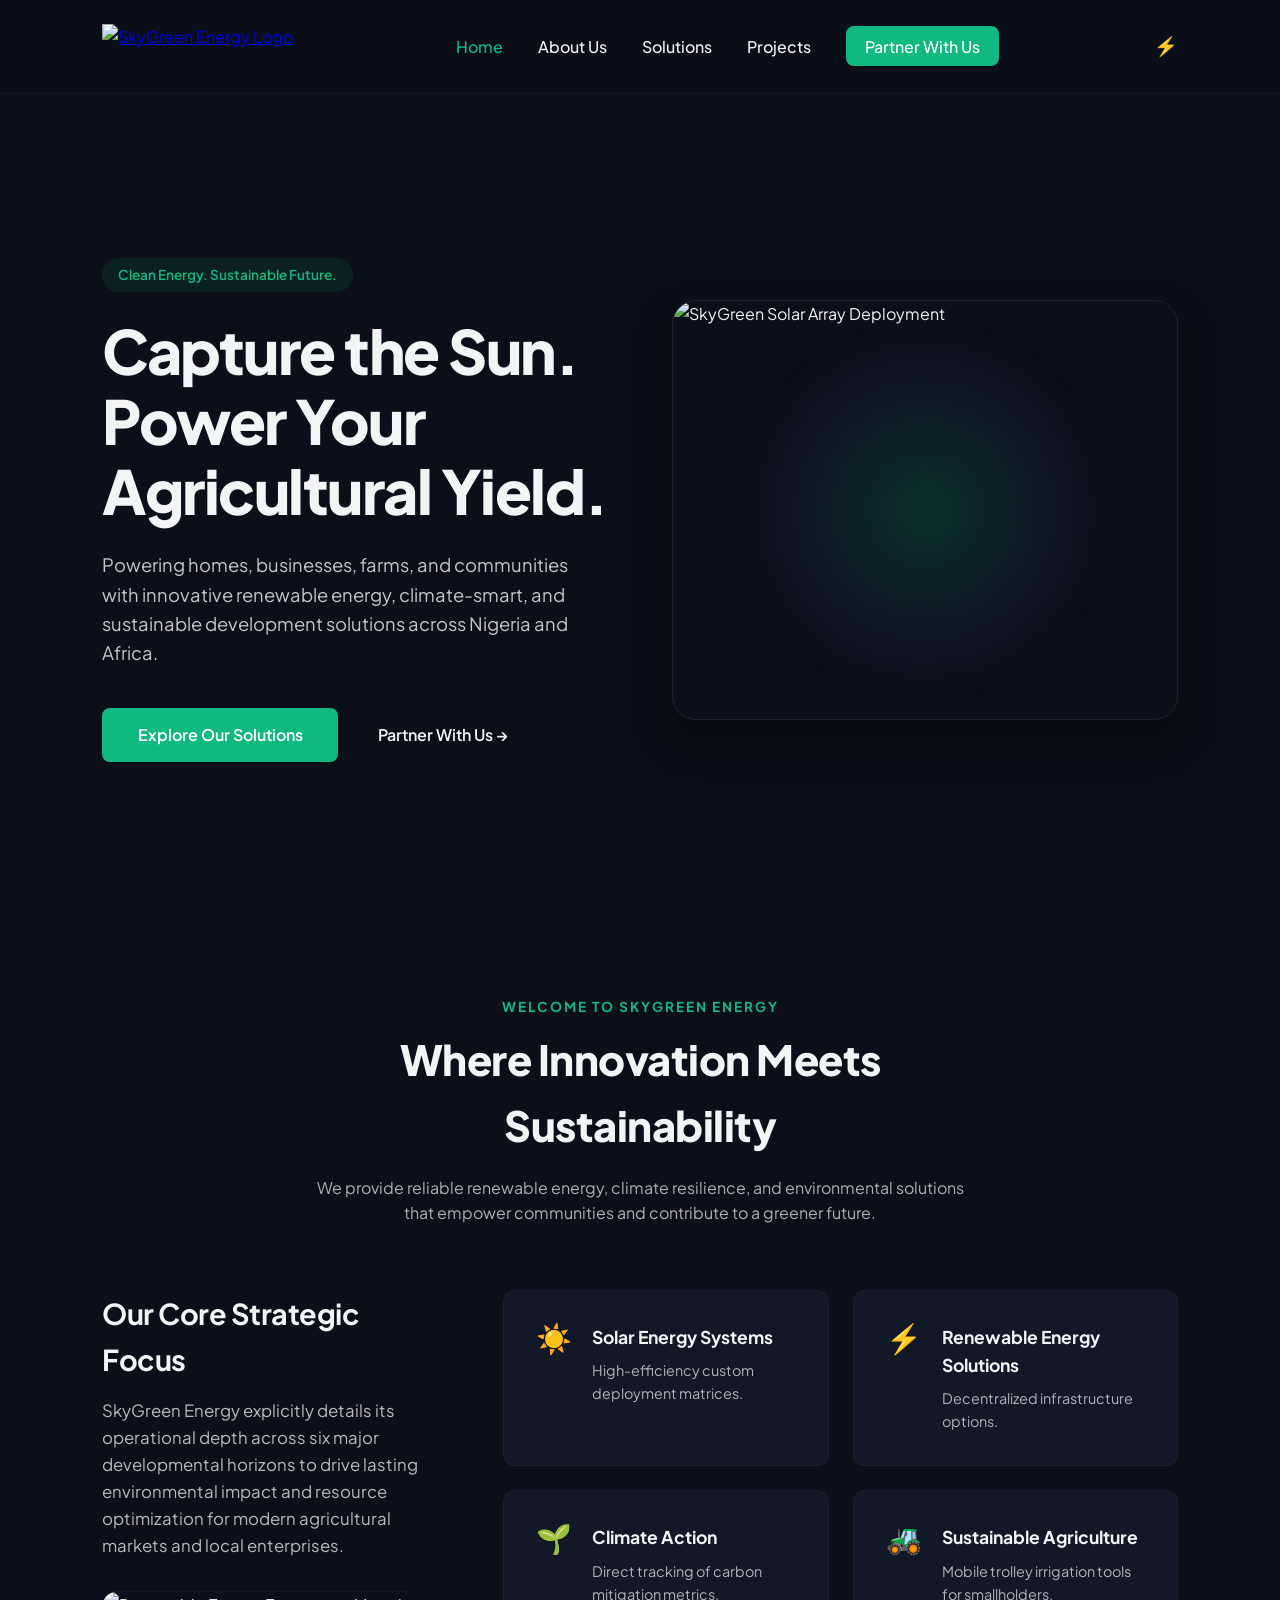
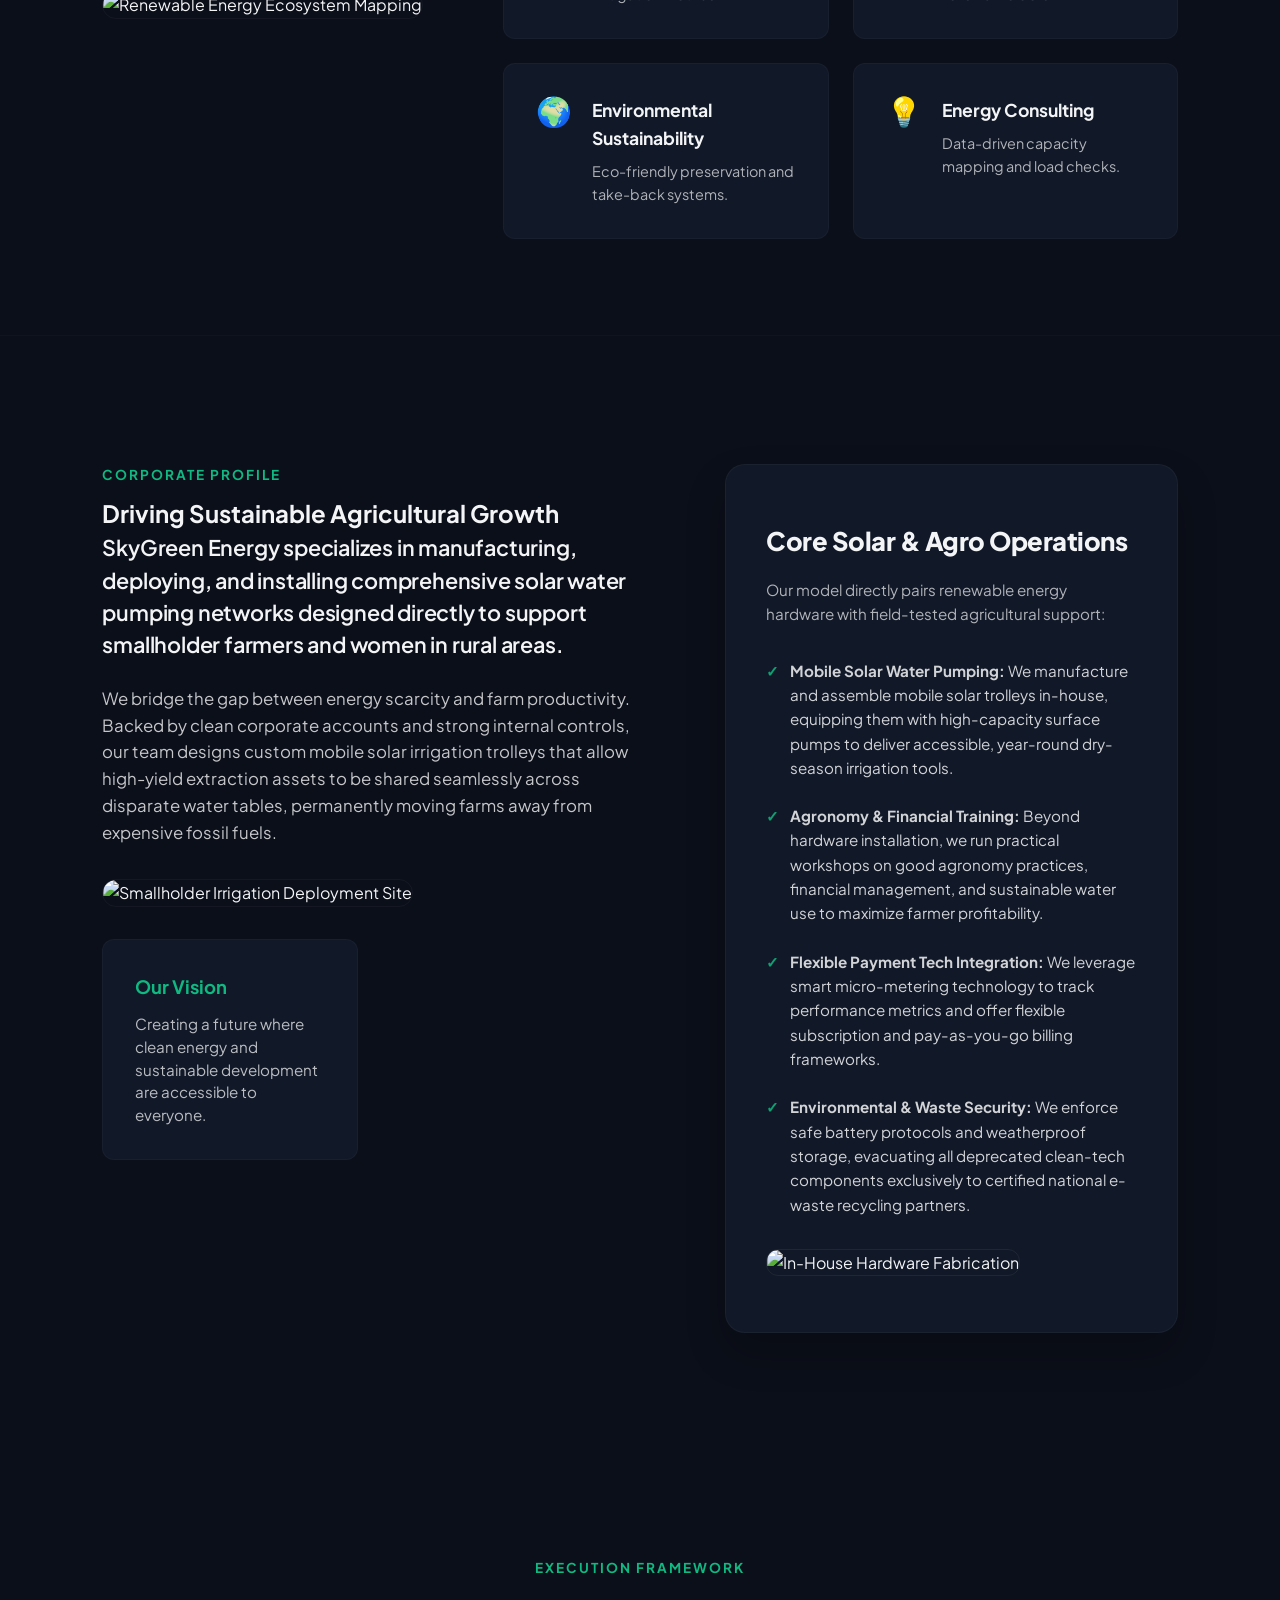
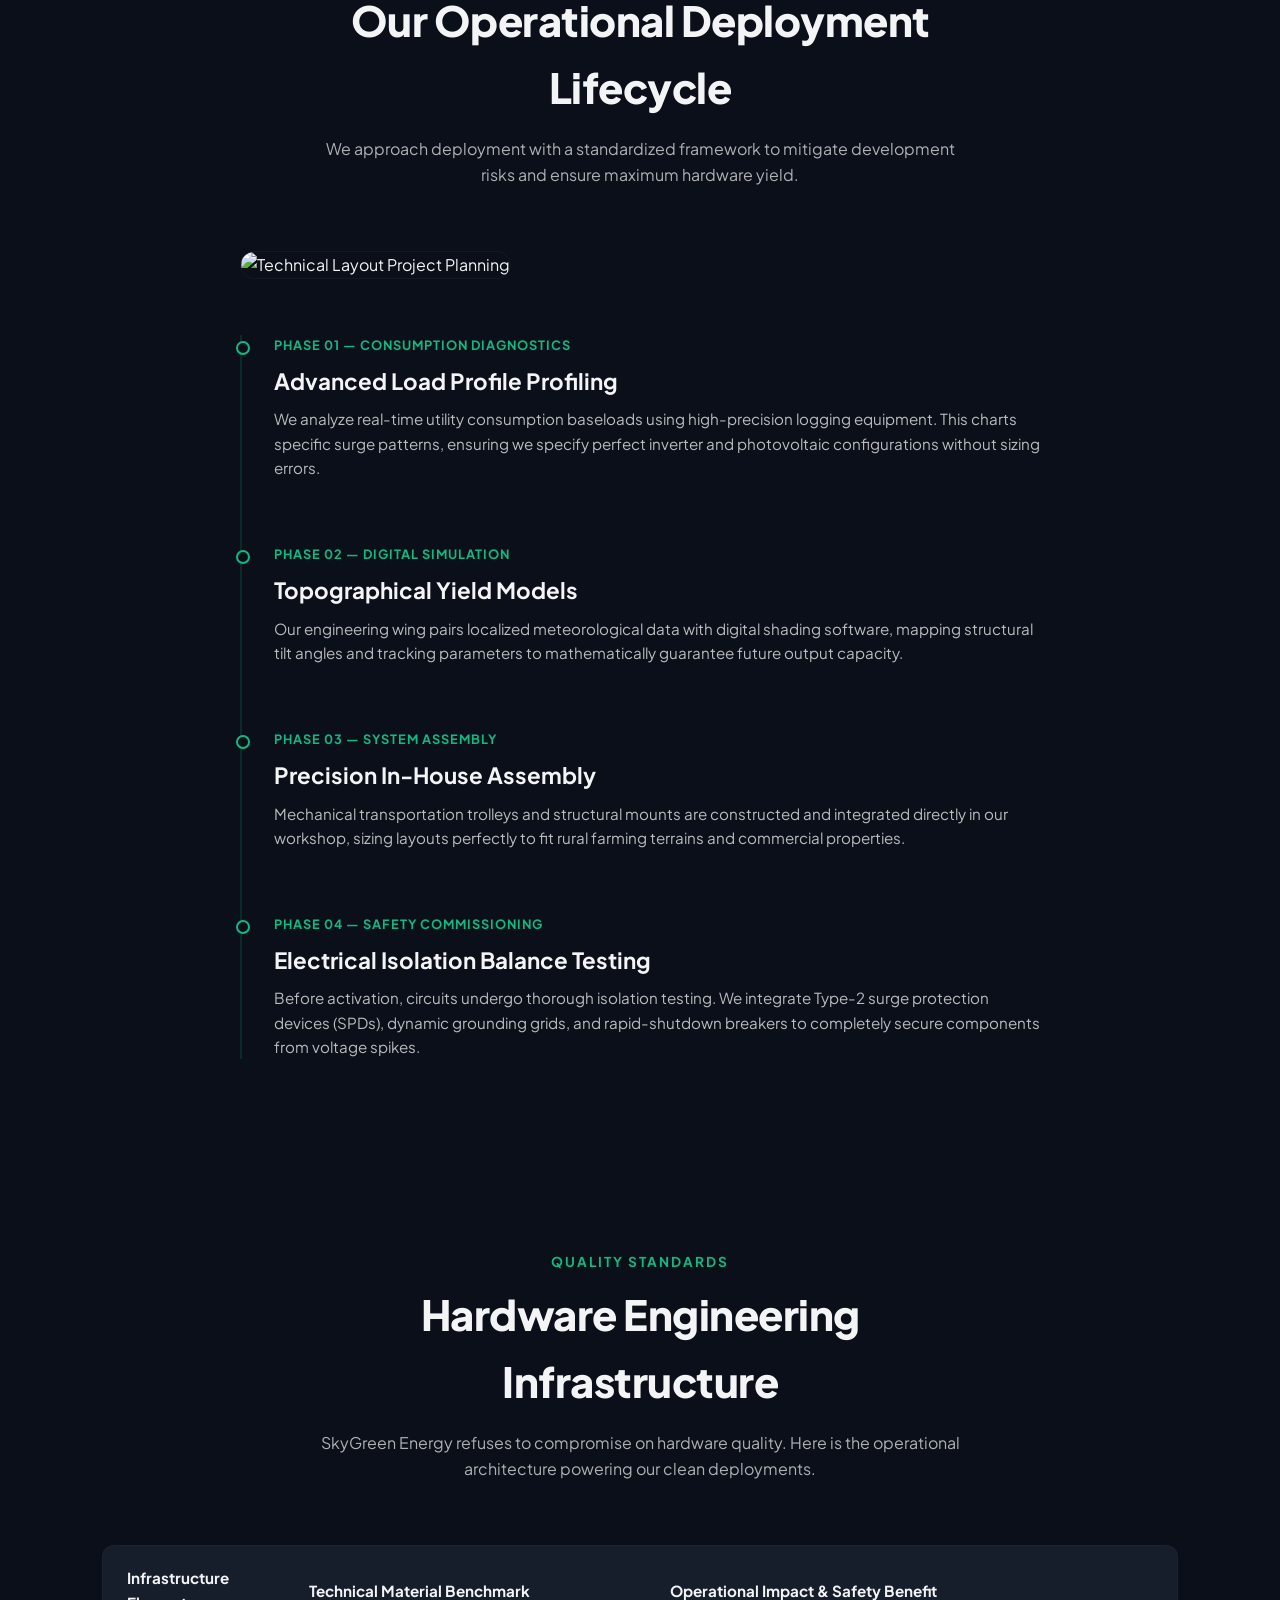
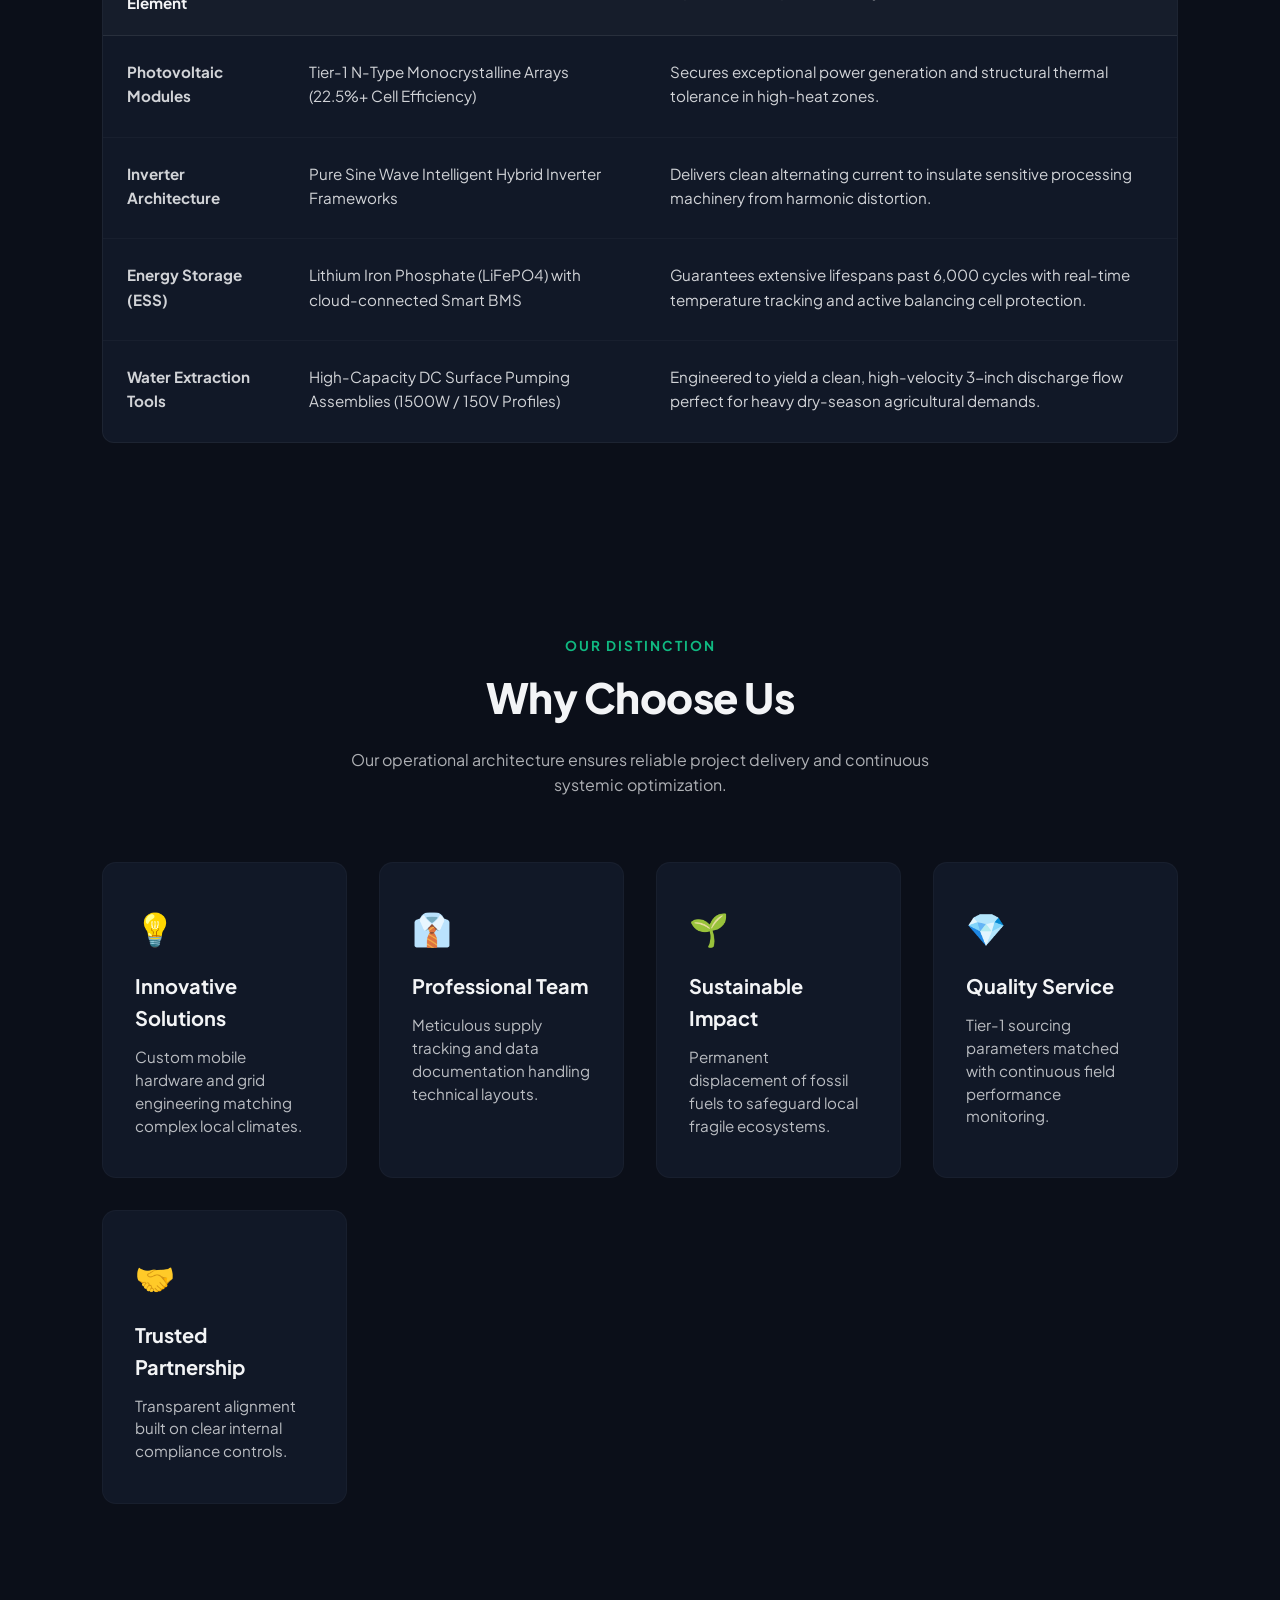
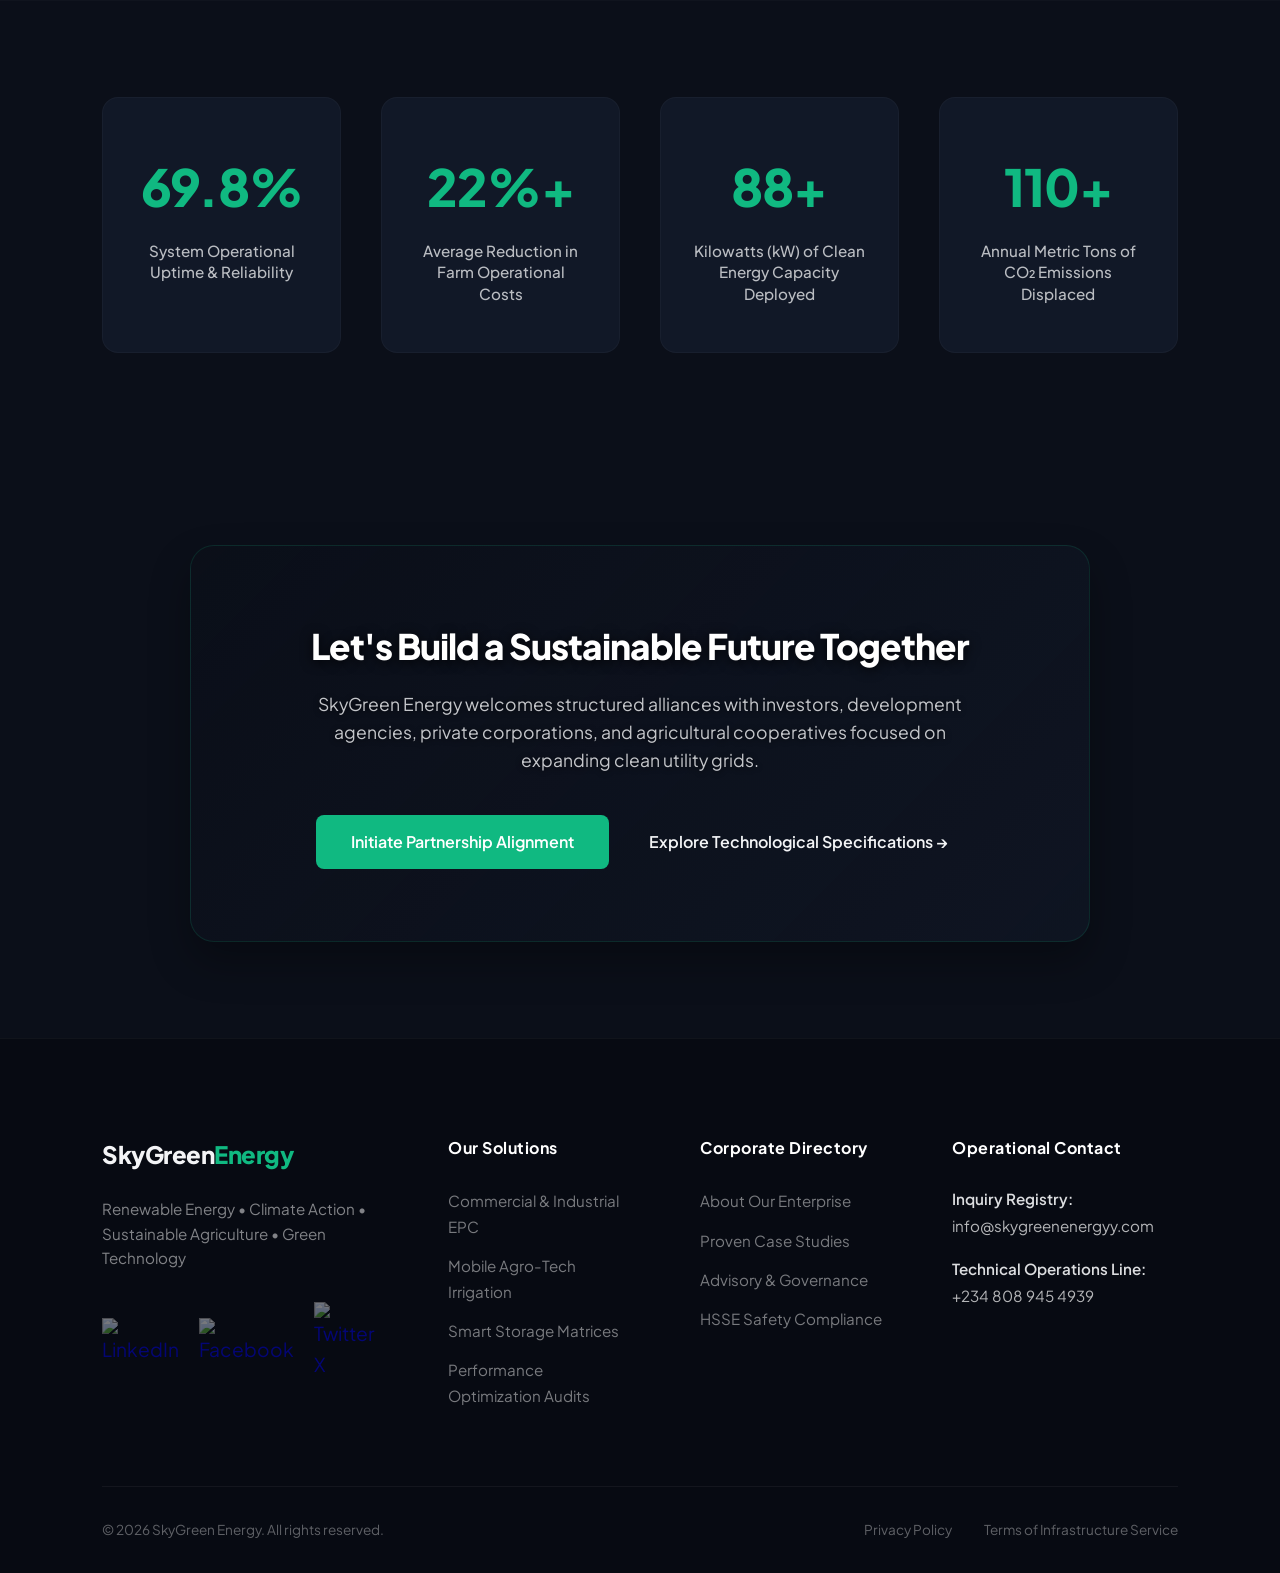
==== index.html @ 99778024 "Add files via upload" ====
<!DOCTYPE html>
<html lang="en">
<head>
    <meta charset="UTF-8">
    <meta name="viewport" content="width=device-width, initial-scale=1.0">
    <meta name="description" content="SkyGreen Energy provides high-yield clean energy architectures, mobile solar irrigation trolleys, and climate-smart infrastructure across Africa.">
    <meta property="og:title" content="SkyGreen Energy | Premium Solar Infrastructure">
    <meta property="og:image" content="assets/logo.jpg">
    <title>SkyGreen Energy | Premium Solar & Agro-Technology Infrastructure</title>
    <!-- Google Fonts for High-End Typography -->
    <link href="https://fonts.googleapis.com/css2?family=Plus+Jakarta+Sans:wght@400;500;600;700;800&display=swap" rel="stylesheet">
    <link rel="stylesheet" href="style.css">
</head>
<body>

    <!-- Header Navigation -->
    <header class="navbar">
        <a href="index.html" class="logo-link">
            <img src="assets/logo.jpg" alt="SkyGreen Energy Logo" style="height: 45px; width: auto; display: block;"> 
        </a>
        <nav class="nav-links">
            <a href="index.html" class="nav-link active">Home</a>
            <a href="about.html" class="nav-link">About Us</a>
            <a href="solutions.html" class="nav-link">Solutions</a>
            <a href="projects.html" class="nav-link">Projects</a>
            <a href="contact.html" class="btn-nav">Partner With Us</a>
        </nav>
        <button id="theme-toggle" class="theme-btn">⚡</button>
    </header>
    
    <!-- Hero Section -->
    <section id="home" class="hero">
        <div class="hero-content">
            <span class="badge">Clean Energy. Sustainable Future.</span>
            <h1>Capture the Sun. Power Your Agricultural Yield.</h1>
            <p>Powering homes, businesses, farms, and communities with innovative renewable energy, climate-smart, and sustainable development solutions across Nigeria and Africa.</p>
            <div class="hero-actions">
                <a href="solutions.html" class="btn-primary">Explore Our Solutions</a>
                <a href="contact.html" class="btn-secondary">Partner With Us →</a>
            </div>
        </div>
        <div class="hero-visual" style="position: relative;">
            <img src="assets/hero-solar-field.jpg" alt="SkyGreen Solar Array Deployment" style="width: 100%; max-width: 520px; height: 420px; object-fit: cover; border-radius: 24px; border: 1px solid rgba(255,255,255,0.08); box-shadow: 0 20px 40px rgba(0,0,0,0.3);">
            <div class="energy-core" style="position: absolute; z-index: -1;"></div>
        </div>
    </section>

    <!-- Main Welcome & Core Pillars Section -->
    <section class="welcome-section">
        <div class="section-header">
            <span class="sub-title">Welcome to SkyGreen Energy</span>
            <h2>Where Innovation Meets Sustainability</h2>
            <p>We provide reliable renewable energy, climate resilience, and environmental solutions that empower communities and contribute to a greener future.</p>
        </div>

        <div class="welcome-grid-container">
            <div class="welcome-text-block">
                <h3>Our Core Strategic Focus</h3>
                <p style="margin-bottom: 2rem;">SkyGreen Energy explicitly details its operational depth across six major developmental horizons to drive lasting environmental impact and resource optimization for modern agricultural markets and local enterprises.</p>
                <img src="assets/strategic-focus.jpg" alt="Renewable Energy Ecosystem Mapping" style="width: 100%; height: 260px; object-fit: cover; border-radius: 16px; border: 1px solid rgba(255,255,255,0.04);">
            </div>
            
            <div class="core-pillars-grid">
                <div class="pillar-card">
                    <span class="pillar-icon">☀️</span>
                    <div>
                        <h4>Solar Energy Systems</h4>
                        <p>High-efficiency custom deployment matrices.</p>
                    </div>
                </div>
                <div class="pillar-card">
                    <span class="pillar-icon">⚡</span>
                    <div>
                        <h4>Renewable Energy Solutions</h4>
                        <p>Decentralized infrastructure options.</p>
                    </div>
                </div>
                <div class="pillar-card">
                    <span class="pillar-icon">🌱</span>
                    <div>
                        <h4>Climate Action</h4>
                        <p>Direct tracking of carbon mitigation metrics.</p>
                    </div>
                </div>
                <div class="pillar-card">
                    <span class="pillar-icon">🚜</span>
                    <div>
                        <h4>Sustainable Agriculture</h4>
                        <p>Mobile trolley irrigation tools for smallholders.</p>
                    </div>
                </div>
                <div class="pillar-card">
                    <span class="pillar-icon">🌍</span>
                    <div>
                        <h4>Environmental Sustainability</h4>
                        <p>Eco-friendly preservation and take-back systems.</p>
                    </div>
                </div>
                <div class="pillar-card">
                    <span class="pillar-icon">💡</span>
                    <div>
                        <h4>Energy Consulting</h4>
                        <p>Data-driven capacity mapping and load checks.</p>
                    </div>
                </div>
            </div>
        </div>
    </section>

    <!-- Detailed Corporate Profile Section (About Snippet) -->
    <section id="about" class="about-corporate-section">
        <div class="about-grid-container">
            
            <!-- Left Column: Company Background & Philosophy -->
            <div class="about-text-block">
                <span class="sub-title">Corporate Profile</span>
                <h2>Driving Sustainable Agricultural Growth</h2>
                <p class="premium-lead">
                    SkyGreen Energy specializes in manufacturing, deploying, and installing comprehensive solar water pumping networks designed directly to support smallholder farmers and women in rural areas.
                </p>
                <p class="body-desc" style="margin-bottom: 2rem;">
                    We bridge the gap between energy scarcity and farm productivity. Backed by clean corporate accounts and strong internal controls, our team designs custom mobile solar irrigation trolleys that allow high-yield extraction assets to be shared seamlessly across disparate water tables, permanently moving farms away from expensive fossil fuels.
                </p>
                
                <img src="assets/rural-irrigation-field.jpg" alt="Smallholder Irrigation Deployment Site" style="width: 100%; height: 280px; object-fit: cover; border-radius: 16px; margin-bottom: 2rem; border: 1px solid rgba(255,255,255,0.04);">

                <div class="mission-vision-grid">
                    <div class="mv-card">
                        <h4>Our Vision</h4>
                        <p>Creating a future where clean energy and sustainable development are accessible to everyone.</p>
                    </div>
                </div>
            </div>

            <!-- Right Column: What We Do Operational Depth -->
            <div class="what-we-do-block">
                <div class="wwd-sticky-card">
                    <h3>Core Solar & Agro Operations</h3>
                    <p class="wwd-intro">Our model directly pairs renewable energy hardware with field-tested agricultural support:</p>
                    
                    <ul class="wwd-list" style="margin-bottom: 2rem;">
                        <li>
                            <strong>Mobile Solar Water Pumping:</strong> 
                            We manufacture and assemble mobile solar trolleys in-house, equipping them with high-capacity surface pumps to deliver accessible, year-round dry-season irrigation tools.
                        </li>
                        <li>
                            <strong>Agronomy & Financial Training:</strong> 
                            Beyond hardware installation, we run practical workshops on good agronomy practices, financial management, and sustainable water use to maximize farmer profitability.
                        </li>
                        <li>
                            <strong>Flexible Payment Tech Integration:</strong> 
                            We leverage smart micro-metering technology to track performance metrics and offer flexible subscription and pay-as-you-go billing frameworks.
                        </li>
                        <li>
                            <strong>Environmental & Waste Security:</strong> 
                            We enforce safe battery protocols and weatherproof storage, evacuating all deprecated clean-tech components exclusively to certified national e-waste recycling partners.
                        </li>
                    </ul>

                    <img src="assets/trolley-assembly.jpg" alt="In-House Hardware Fabrication" style="width: 100%; height: 200px; object-fit: cover; border-radius: 12px; border: 1px solid rgba(255,255,255,0.06);">
                </div>
            </div>

        </div>
    </section>

    <!-- Project Execution Blueprint Process Section -->
    <section class="process-section">
        <div class="section-header">
            <span class="sub-title">Execution Framework</span>
            <h2>Our Operational Deployment Lifecycle</h2>
            <p>We approach deployment with a standardized framework to mitigate development risks and ensure maximum hardware yield.</p>
        </div>
        
        <div style="width: 100%; max-width: 800px; margin: 0 auto 3.5rem auto;">
            <img src="assets/engineering-blueprint.jpg" alt="Technical Layout Project Planning" style="width: 100%; height: 260px; object-fit: cover; border-radius: 16px; border: 1px solid rgba(255,255,255,0.04);">
        </div>

        <div class="timeline-container">
            <div class="timeline-node">
                <div class="node-meta">Phase 01 — Consumption Diagnostics</div>
                <div class="node-content">
                    <h3>Advanced Load Profile Profiling</h3>
                    <p>We analyze real-time utility consumption baseloads using high-precision logging equipment. This charts specific surge patterns, ensuring we specify perfect inverter and photovoltaic configurations without sizing errors.</p>
                </div>
            </div>
            <div class="timeline-node">
                <div class="node-meta">Phase 02 — Digital Simulation</div>
                <div class="node-content">
                    <h3>Topographical Yield Models</h3>
                    <p>Our engineering wing pairs localized meteorological data with digital shading software, mapping structural tilt angles and tracking parameters to mathematically guarantee future output capacity.</p>
                </div>
            </div>
            <div class="timeline-node">
                <div class="node-meta">Phase 03 — System Assembly</div>
                <div class="node-content">
                    <h3>Precision In-House Assembly</h3>
                    <p>Mechanical transportation trolleys and structural mounts are constructed and integrated directly in our workshop, sizing layouts perfectly to fit rural farming terrains and commercial properties.</p>
                </div>
            </div>
            <div class="timeline-node">
                <div class="node-meta">Phase 04 — Safety Commissioning</div>
                <div class="node-content">
                    <h3>Electrical Isolation Balance Testing</h3>
                    <p>Before activation, circuits undergo thorough isolation testing. We integrate Type-2 surge protection devices (SPDs), dynamic grounding grids, and rapid-shutdown breakers to completely secure components from voltage spikes.</p>
                </div>
            </div>
        </div>
    </section>

    <!-- Technical System Specifications Matrix -->
    <section class="hardware-specs-section">
        <div class="section-header">
            <span class="sub-title">Quality Standards</span>
            <h2>Hardware Engineering Infrastructure</h2>
            <p>SkyGreen Energy refuses to compromise on hardware quality. Here is the operational architecture powering our clean deployments.</p>
        </div>
        <div class="table-responsive">
            <table class="specs-table">
                <thead>
                    <tr>
                        <th>Infrastructure Element</th>
                        <th>Technical Material Benchmark</th>
                        <th>Operational Impact & Safety Benefit</th>
                    </tr>
                </thead>
                <tbody>
                    <tr>
                        <td><strong>Photovoltaic Modules</strong></td>
                        <td>Tier-1 N-Type Monocrystalline Arrays (22.5%+ Cell Efficiency)</td>
                        <td>Secures exceptional power generation and structural thermal tolerance in high-heat zones.</td>
                    </tr>
                    <tr>
                        <td><strong>Inverter Architecture</strong></td>
                        <td>Pure Sine Wave Intelligent Hybrid Inverter Frameworks</td>
                        <td>Delivers clean alternating current to insulate sensitive processing machinery from harmonic distortion.</td>
                    </tr>
                    <tr>
                        <td><strong>Energy Storage (ESS)</strong></td>
                        <td>Lithium Iron Phosphate (LiFePO4) with cloud-connected Smart BMS</td>
                        <td>Guarantees extensive lifespans past 6,000 cycles with real-time temperature tracking and active balancing cell protection.</td>
                    </tr>
                    <tr>
                        <td><strong>Water Extraction Tools</strong></td>
                        <td>High-Capacity DC Surface Pumping Assemblies (1500W / 150V Profiles)</td>
                        <td>Engineered to yield a clean, high-velocity 3-inch discharge flow perfect for heavy dry-season agricultural demands.</td>
                    </tr>
                </tbody>
            </table>
        </div>
    </section>

    <!-- Why Choose Us Grid Row -->
    <section class="why-choose-us-section">
        <div class="section-header">
            <span class="sub-title">Our Distinction</span>
            <h2>Why Choose Us</h2>
            <p>Our operational architecture ensures reliable project delivery and continuous systemic optimization.</p>
        </div>
        <div class="value-row-grid">
            <div class="value-box">
                <div class="value-icon">💡</div>
                <h5>Innovative Solutions</h5>
                <p>Custom mobile hardware and grid engineering matching complex local climates.</p>
            </div>
            <div class="value-box">
                <div class="value-icon">👔</div>
                <h5>Professional Team</h5>
                <p>Meticulous supply tracking and data documentation handling technical layouts.</p>
            </div>
            <div class="value-box">
                <div class="value-icon">🌱</div>
                <h5>Sustainable Impact</h5>
                <p>Permanent displacement of fossil fuels to safeguard local fragile ecosystems.</p>
            </div>
            <div class="value-box">
                <div class="value-icon">💎</div>
                <h5>Quality Service</h5>
                <p>Tier-1 sourcing parameters matched with continuous field performance monitoring.</p>
            </div>
            <div class="value-box">
                <div class="value-icon">🤝</div>
                <h5>Trusted Partnership</h5>
                <p>Transparent alignment built on clear internal compliance controls.</p>
            </div>
        </div>
    </section>

    <!-- Impact Metrics Section -->
    <section id="metrics" class="metrics-section">
        <div class="metrics-container">
            <div class="metric-card">
                <div class="metric-number"><span class="count" data-target="99">0</span>.8%</div>
                <p class="metric-label">System Operational Uptime & Reliability</p>
                </div>
            <div class="metric-card">
                <div class="metric-number"><span class="count" data-target="40">0</span>%+</div>
                <p class="metric-label">Average Reduction in Farm Operational Costs</p>
            </div>
            <div class="metric-card">
                <div class="metric-number"><span class="count" data-target="150">0</span>+</div>
                <p class="metric-label">Kilowatts (kW) of Clean Energy Capacity Deployed</p>
            </div>
            <div class="metric-card">
                <div class="metric-number"><span class="count" data-target="180">0</span>+</div>
                <p class="metric-label">Annual Metric Tons of CO₂ Emissions Displaced</p>
            </div>
        </div>
    </section>

    <!-- Institutional Portal Call to Action -->
    <section class="homepage-cta-portal">
        <!-- FIXED: Re-engineered inline style layers to respond gracefully to light and dark base colors -->
        <div class="portal-cta-card" style="background-image: var(--cta-overlay), url('assets/partnership-bg.jpeg'); background-size: cover; background-position: center; border: 1px solid var(--cta-border);">
            <h2>Let's Build a Sustainable Future Together</h2>
            <p>SkyGreen Energy welcomes structured alliances with investors, development agencies, private corporations, and agricultural cooperatives focused on expanding clean utility grids.</p>
            <div class="portal-actions">
                <a href="contact.html" class="btn-primary">Initiate Partnership Alignment</a>
                <a href="solutions.html" class="btn-secondary">Explore Technological Specifications →</a>
            </div>
        </div>
    </section>

    <!-- Interactive Info Overlay/Drawers -->
    <div id="details-overlay" class="overlay-container">
        <div class="overlay-modal">
            <button class="close-overlay">&times;</button>
            <div id="overlay-content">
                <!-- Content injected dynamically via JavaScript -->
            </div>
        </div>
    </div>

    <!-- Premium Shared Corporate Footer -->
    <footer class="corporate-footer">
        <div class="footer-top-grid">
            
            <!-- Column 1: Brand & Strategic Vision -->
            <div class="footer-brand-column">
                <div class="logo">SkyGreen<span>Energy</span></div>
                <p class="brand-mission-statement">
                    Renewable Energy • Climate Action • Sustainable Agriculture • Green Technology
                </p>
                <div class="social-links-row">
                    <!-- FIXED: Normalized link item parameters and layout dimensions -->
                    <a href="https://linkedin.com" target="_blank" aria-label="LinkedIn">
                        <img src="assets/linkedin.png" alt="LinkedIn" style="width: 28px; height: 28px; object-fit: contain;">
                    </a>
                    <a href="https://facebook.com" target="_blank" aria-label="Facebook">
                        <img src="assets/facebook.png" alt="Facebook" style="width: 28px; height: 28px; object-fit: contain;">
                    </a>
                    <a href="https://x.com" target="_blank" aria-label="Twitter / X">
                        <img src="assets/twitter.png" alt="Twitter X" style="width: 28px; height: 28px; object-fit: contain;">
                    </a>
                </div>
            </div>

            <!-- Column 2: Solutions Map -->
            <div class="footer-links-column">
                <h4>Our Solutions</h4>
                <ul>
                    <li><a href="solutions.html#commercial">Commercial & Industrial EPC</a></li>
                    <li><a href="solutions.html#agro">Mobile Agro-Tech Irrigation</a></li>
                    <li><a href="solutions.html#storage">Smart Storage Matrices</a></li>
                    <li><a href="solutions.html#auditing">Performance Optimization Audits</a></li>
                </ul>
            </div>

            <!-- Column 3: Corporate Directory -->
            <div class="footer-links-column">
                <h4>Corporate Directory</h4>
                <ul>
                    <li><a href="about.html">About Our Enterprise</a></li>
                    <li><a href="projects.html">Proven Case Studies</a></li>
                    <li><a href="about.html#governance">Advisory & Governance</a></li>
                    <li><a href="about.html#hsse">HSSE Safety Compliance</a></li>
                </ul>
            </div>

            <!-- Column 4: Operational Hub Contact -->
            <div class="footer-links-column">
                <h4>Operational Contact</h4>
                <ul class="contact-details-list">
                    <li>
                        <strong>Inquiry Registry:</strong>
                        <a href="mailto:info@skygreenenergyy.com">info@skygreenenergyy.com</a>
                    </li>
                    <li>
                        <strong>Technical Operations Line:</strong>
                        <a href="tel:+2348089454939">+234 808 945 4939</a>
                    </li>
                </ul>
            </div>

        </div>

        <!-- Footer Bottom Baseline Credit Line -->
        <div class="footer-bottom-baseline">
            <p>&copy; 2026 SkyGreen Energy. All rights reserved.</p>
            <div class="baseline-policies">
                <a href="#">Privacy Policy</a>
                <a href="#">Terms of Infrastructure Service</a>
            </div>
        </div>
    </footer>

    <script src="script.js"></script>
</body>
</html>
---- style.css ----
/* Core Variables for a Premium Dark/Light Tech Theme */
:root {
    --bg-color: #0B0F19; 
    --text-color: #F3F4F6;
    --accent-color: #10B981; 
    --accent-hover: #059669;
    --card-bg: #111827;
    --font-main: 'Plus Jakarta Sans', sans-serif;
}

[data-theme="light"] {
    --bg-color: #FAFAFA;
    --text-color: #111827;
    --card-bg: #FFFFFF;
    --accent-color: #059669;
}

* {
    margin: 0;
    padding: 0;
    box-sizing: border-box; /* Fixed typo from box-box-sizing */
}

body {
    background-color: var(--bg-color);
    color: var(--text-color);
    font-family: var(--font-main);
    line-height: 1.6;
    transition: background 0.3s ease, color 0.3s ease;
    overflow-x: hidden;
}

/* Navbar Layout */
.navbar {
    display: flex;
    justify-content: space-between;
    align-items: center;
    padding: 1.5rem 8%;
    background-color: rgba(11, 15, 25, 0.85); /* Gives a premium transparent background blur */
    backdrop-filter: blur(12px); /* Blurs content rolling underneath */
    -webkit-backdrop-filter: blur(12px);
    position: fixed; /* Changes from absolute to lock it dynamically */
    width: 100%;
    top: 0;
    left: 0;
    z-index: 1000; /* Ensures it stays stacked on top of all other elements */
    border-bottom: 1px solid rgba(255, 255, 255, 0.03);
}

/* Light Theme Navbar Background Adjustment */
[data-theme="light"] .navbar {
    background-color: rgba(250, 250, 250, 0.85);
    border-bottom: 1px solid rgba(0, 0, 0, 0.04);
}

.logo {
    font-size: 1.5rem;
    font-weight: 800;
    letter-spacing: -0.5px;
}

.logo span { color: var(--accent-color); }

.nav-links a {
    color: var(--text-color);
    text-decoration: none;
    margin-left: 2rem;
    font-weight: 500;
    transition: color 0.2s;
}

.nav-links a:hover, .nav-links a.active { color: var(--accent-color); }

.btn-nav {
    background-color: var(--accent-color);
    color: #FFF !important;
    padding: 0.6rem 1.2rem;
    border-radius: 8px;
    font-weight: 600;
}

.btn-nav:hover { background-color: var(--accent-hover); }

/* Hero Section */
.hero {
    display: grid;
    grid-template-columns: 1fr 1fr;
    min-height: 100vh;
    align-items: center;
    padding: 0 8%;
    gap: 4rem;
    padding-top: 120px; /* Increased from 80px to safely push content past the fixed header */
}


.badge {
    background: rgba(16, 185, 129, 0.1);
    color: var(--accent-color);
    padding: 0.4rem 1rem;
    border-radius: 50px;
    font-size: 0.85rem;
    font-weight: 600;
    display: inline-block;
    margin-bottom: 1.5rem;
}


.hero-content h1 {
    font-size: 3.8rem;
    line-height: 1.15;
    font-weight: 800;
    margin-bottom: 1.5rem;
    letter-spacing: -1.5px;
}

.hero-content p {
    font-size: 1.15rem;
    opacity: 0.8;
    margin-bottom: 2.5rem;
    max-width: 580px;
}

.hero-actions { display: flex; gap: 1.5rem; }


.btn-primary {
    background-color: var(--accent-color);
    color: #FFF;
    text-decoration: none;
    padding: 0.9rem 2.2rem;
    border-radius: 8px;
    font-weight: 600;
    transition: background 0.2s;
}

.btn-primary:hover { background-color: var(--accent-hover); }

.btn-secondary {
    color: var(--text-color);
    text-decoration: none;
    padding: 0.9rem 1rem;
    font-weight: 600;
    transition: transform 0.2s;
}

.btn-secondary:hover { transform: translateX(5px); }

.hero-visual { display: flex; justify-content: center; align-items: center; }

.energy-core {
    width: 380px;
    height: 380px;
    background: radial-gradient(circle, rgba(16,185,129,0.2) 0%, rgba(59,130,246,0.05) 50%, transparent 70%);
    border-radius: 50%;
    filter: blur(10px);
    animation: pulse 4s ease-in-out infinite alternate;
}

@keyframes pulse {
    0% { transform: scale(0.9); opacity: 0.4; }
    100% { transform: scale(1.1); opacity: 0.7; }
}

.theme-btn {
    background: transparent;
    border: none;
    font-size: 1.2rem;
    cursor: pointer;
    margin-left: 1.5rem;
}

/* Section Header Utilities */
.section-header {
    text-align: center;
    max-width: 650px;
    margin: 0 auto 4rem auto;
}

.sub-title {
    color: var(--accent-color);
    text-transform: uppercase;
    font-size: 0.85rem;
    font-weight: 700;
    letter-spacing: 2px;
    display: block;
    margin-bottom: 0.5rem;
}

.section-header h2 {
    font-size: 2.6rem;
    font-weight: 800;
    margin-bottom: 1rem;
    letter-spacing: -0.5px;
}

.section-header p { opacity: 0.7; }

/* Main Welcome Section Layout */
.welcome-section {
    padding: 6rem 8%;
    background-color: var(--bg-color);
}

.welcome-grid-container {
    display: grid;
    grid-template-columns: 1fr 2fr;
    gap: 4rem;
    align-items: start;
}

.welcome-text-block h3 {
    font-size: 1.8rem;
    font-weight: 700;
    margin-bottom: 1rem;
    letter-spacing: -0.5px;
}

.welcome-text-block p {
    opacity: 0.75;
    font-size: 1.05rem;
}

/* Core Pillars Card Matrix Grid */
.core-pillars-grid {
    display: grid;
    grid-template-columns: repeat(auto-fit, minmax(240px, 1fr));
    gap: 1.5rem;
}

.pillar-card {
    background-color: var(--card-bg);
    border: 1px solid rgba(255, 255, 255, 0.03);
    padding: 2rem;
    border-radius: 12px;
    display: flex;
    align-items: flex-start;
    gap: 1.25rem;
    transition: transform 0.3s ease, border-color 0.3s ease;
}

[data-theme="light"] .pillar-card {
    border: 1px solid rgba(0, 0, 0, 0.05);
}

.pillar-card:hover {
    transform: translateY(-5px);
    border-color: var(--accent-color);
}

.pillar-icon {
    font-size: 1.8rem;
    line-height: 1;
}

.pillar-card h4 {
    font-size: 1.1rem;
    font-weight: 700;
    margin-bottom: 0.5rem;
}

.pillar-card p {
    font-size: 0.9rem;
    opacity: 0.7;
}

/* Metrics Section */
.metrics-section { padding: 6rem 8%; background-color: var(--bg-color); border-top: 1px solid rgba(255,255,255,0.02); }
.metrics-container { display: grid; grid-template-columns: repeat(auto-fit, minmax(220px, 1fr)); gap: 2.5rem; }
.metric-card {
    background-color: var(--card-bg);
    padding: 3rem 2rem;
    border-radius: 16px;
    border: 1px solid rgba(255, 255, 255, 0.03);
    text-align: center;
    transition: transform 0.3s cubic-bezier(0.4, 0, 0.2, 1), border-color 0.3s;
}
[data-theme="light"] .metric-card { border: 1px solid rgba(0, 0, 0, 0.05); }
.metric-card:hover { transform: translateY(-8px); border-color: var(--accent-color); }
.metric-number { font-size: 3.2rem; font-weight: 800; color: var(--accent-color); margin-bottom: 0.75rem; letter-spacing: -1px; }
.metric-label { font-size: 0.95rem; opacity: 0.75; font-weight: 500; line-height: 1.4; }

/* Services Section */
.services-section { padding: 6rem 8%; background: var(--bg-color); }
.services-grid { display: grid; grid-template-columns: repeat(auto-fit, minmax(300px, 1fr)); gap: 2.5rem; }
.service-card { background: var(--card-bg); padding: 3.5rem 2.5rem; border-radius: 16px; border: 1px solid rgba(255, 255, 255, 0.03); transition: all 0.3s ease; }
.service-card:hover { transform: translateY(-10px); border-color: var(--accent-color); }
.card-icon { font-size: 2.5rem; margin-bottom: 1.5rem; }
.service-card h3 { font-size: 1.4rem; font-weight: 700; margin-bottom: 1rem; }
.service-card p { opacity: 0.75; font-size: 0.95rem; margin-bottom: 1.5rem; }
.card-link { color: var(--accent-color); text-decoration: none; font-weight: 600; font-size: 0.9rem; }
.card-link:hover { text-decoration: underline; }

/* Technical Process Timeline Styles */
.process-section { padding: 6rem 8%; background-color: var(--bg-color); }
.timeline-container { max-width: 800px; margin: 0 auto; position: relative; padding-left: 2rem; border-left: 2px solid rgba(16, 185, 129, 0.15); }
.timeline-node { position: relative; margin-bottom: 4rem; }
.timeline-node:last-child { margin-bottom: 0; }
.timeline-node::before { content: ''; position: absolute; left: calc(-2rem - 6px); top: 6px; width: 10px; height: 10px; background-color: var(--bg-color); border: 2px solid var(--accent-color); border-radius: 50%; z-index: 5; }
.node-meta { font-size: 0.8rem; font-weight: 700; color: var(--accent-color); text-transform: uppercase; letter-spacing: 1px; margin-bottom: 0.5rem; }
.node-content h3 { font-size: 1.4rem; font-weight: 700; margin-bottom: 0.5rem; }
.node-content p { opacity: 0.75; font-size: 0.95rem; }

/* New Content Block: Hardware Matrix Standards Table */
.hardware-specs-section {
    padding: 6rem 8%;
    background-color: var(--bg-color);
}

.table-responsive {
    width: 100%;
    overflow-x: auto;
    border-radius: 12px;
    border: 1px solid rgba(255, 255, 255, 0.05);
    background-color: var(--card-bg);
}

[data-theme="light"] .table-responsive {
    border: 1px solid rgba(0, 0, 0, 0.06);
}

.specs-table {
    width: 100%;
    border-collapse: collapse;
    text-align: left;
    font-size: 0.95rem;
}

.specs-table th {
    background-color: rgba(255, 255, 255, 0.02);
    color: var(--text-color);
    font-weight: 700;
    padding: 1.25rem 1.5rem;
    border-bottom: 1px solid rgba(255, 255, 255, 0.08);
}

[data-theme="light"] .specs-table th {
    background-color: rgba(0, 0, 0, 0.02);
    border-bottom: 1px solid rgba(0, 0, 0, 0.08);
}

.specs-table td {
    padding: 1.5rem;
    color: var(--text-color);
    opacity: 0.85;
    border-bottom: 1px solid rgba(255, 255, 255, 0.03);
    vertical-align: top;
}

[data-theme="light"] .specs-table td {
    border-bottom: 1px solid rgba(0, 0, 0, 0.04);
}

.specs-table tbody tr:last-child td {
    border-bottom: none;
}

.specs-table td strong {
    display: block;
    margin-bottom: 0.25rem;
}

/* New Content Block: Strategic Support Arenas Grid */
.strategic-focus-section {
    padding: 6rem 8%;
    background-color: var(--bg-color);
    border-top: 1px solid rgba(255, 255, 255, 0.02);
}

.focus-matrix-grid {
    display: grid;
    grid-template-columns: repeat(auto-fit, minmax(260px, 1fr));
    gap: 2rem;
}

.focus-matrix-card {
    background-color: var(--card-bg);
    border: 1px solid rgba(255, 255, 255, 0.04);
    padding: 2.5rem;
    border-radius: 14px;
    transition: transform 0.3s ease, border-color 0.3s ease;
}

[data-theme="light"] .focus-matrix-card {
    border: 1px solid rgba(0, 0, 0, 0.05);
}

.focus-matrix-card:hover {
    transform: translateY(-5px);
    border-color: var(--accent-color);
}

.focus-number {
    font-size: 0.85rem;
    font-weight: 700;
    color: var(--accent-color);
    text-transform: uppercase;
    display: block;
    margin-bottom: 1rem;
    letter-spacing: 1px;
}

.focus-matrix-card h4 {
    font-size: 1.25rem;
    font-weight: 700;
    margin-bottom: 0.75rem;
}

.focus-matrix-card p {
    font-size: 0.95rem;
    opacity: 0.75;
    line-height: 1.5;
}

/* Portfolio Section */
.portfolio-section { padding: 6rem 8%; background: var(--bg-color); border-top: 1px solid rgba(255, 255, 255, 0.03); }
.filter-wrapper { display: flex; justify-content: center; gap: 1rem; margin-bottom: 3rem; }
.filter-btn { background: transparent; border: 1px solid rgba(255, 255, 255, 0.1); color: var(--text-color); padding: 0.6rem 1.6rem; border-radius: 30px; cursor: pointer; font-weight: 500; transition: all 0.2s; }
[data-theme="light"] .filter-btn { border: 1px solid rgba(0, 0, 0, 0.1); }
.filter-btn.active, .filter-btn:hover { background: var(--accent-color); color: #FFF !important; border-color: var(--accent-color); }
.portfolio-grid { display: grid; grid-template-columns: repeat(auto-fit, minmax(320px, 1fr)); gap: 2.5rem; }
.portfolio-item { background: var(--card-bg); border-radius: 14px; overflow: hidden; border: 1px solid rgba(255, 255, 255, 0.03); transition: opacity 0.4s ease, transform 0.4s ease; }
.project-image-placeholder { height: 240px; position: relative; padding: 1.5rem; }
.commercial-img { background: linear-gradient(135deg, #0f172a, #1e1b4b); }
.storage-img { background: linear-gradient(135deg, #022c22, #064e3b); }
.agro-img { background: linear-gradient(135deg, #14532d, #0f172a); }
.proj-badge { background: rgba(0, 0, 0, 0.6); backdrop-filter: blur(4px); color: var(--accent-color); padding: 0.3rem 0.8rem; border-radius: 6px; font-size: 0.75rem; font-weight: 600; position: absolute; bottom: 1.5rem; left: 1.5rem; }
.project-details { padding: 1.5rem; }
.project-details h4 { font-size: 1.2rem; font-weight: 700; margin-bottom: 0.5rem; }
.project-details p { opacity: 0.7; font-size: 0.9rem; }

/* Corporate Profile & What We Do Section Layout */
.about-corporate-section {
    padding: 8rem 8%;
    background-color: var(--bg-color);
    border-top: 1px solid rgba(255, 255, 255, 0.02);
    transition: background 0.3s ease;
}

.about-grid-container {
    display: grid;
    grid-template-columns: 1.2fr 1fr;
    gap: 5rem;
    align-items: start;
}

.premium-lead {
    font-size: 1.35rem;
    font-weight: 600;
    line-height: 1.5;
    color: var(--text-color);
    margin-bottom: 1.5rem;
    letter-spacing: -0.2px;
}

.body-desc {
    font-size: 1.05rem;
    opacity: 0.8;
    color: var(--text-color);
    margin-bottom: 3.5rem;
}

/* Mission & Vision Cards */
.mission-vision-grid {
    display: grid;
    grid-template-columns: 1fr 1fr;
    gap: 2rem;
}

.mv-card {
    background-color: var(--card-bg);
    padding: 2rem;
    border-radius: 12px;
    border: 1px solid rgba(255, 255, 255, 0.03);
}

[data-theme="light"] .mv-card {
    border: 1px solid rgba(0, 0, 0, 0.05);
}

.mv-card h4 {
    font-size: 1.15rem;
    font-weight: 700;
    color: var(--accent-color);
    margin-bottom: 0.75rem;
}

.mv-card p {
    font-size: 0.95rem;
    opacity: 0.75;
    line-height: 1.5;
}

/* What We Do Column Sticky Panel */
.what-we-do-block {
    position: relative;
}

.wwd-sticky-card {
    background-color: var(--card-bg);
    padding: 3.5rem 2.5rem;
    border-radius: 20px;
    border: 1px solid rgba(255, 255, 255, 0.04);
    box-shadow: 0 20px 40px rgba(0, 0, 0, 0.2);
}

[data-theme="light"] .wwd-sticky-card {
    border: 1px solid rgba(0, 0, 0, 0.05);
    box-shadow: 0 20px 40px rgba(0, 0, 0, 0.02);
}

.wwd-sticky-card h3 {
    font-size: 1.6rem;
    font-weight: 800;
    margin-bottom: 1rem;
    letter-spacing: -0.5px;
}

.wwd-intro {
    font-size: 0.95rem;
    opacity: 0.7;
    margin-bottom: 2rem;
}

.wwd-list {
    list-style: none;
}

.wwd-list li {
    font-size: 0.95rem;
    opacity: 0.85;
    margin-bottom: 1.5rem;
    padding-left: 1.5rem;
    position: relative;
    line-height: 1.6;
}

.wwd-list li::before {
    content: '✓';
    position: absolute;
    left: 0;
    top: 0;
    color: var(--accent-color);
    font-weight: 700;
}

.wwd-list li:last-child {
    margin-bottom: 0;
}

/* New Content Block: Homepage CTA Institutional Alignment Portal Banner */
.homepage-cta-portal {
    padding: 6rem 8%;
    background-color: var(--bg-color);
}

.portal-cta-card {
    background: linear-gradient(135deg, var(--card-bg) 0%, #0D1424 100%);
    border: 1px solid rgba(16, 185, 129, 0.15);
    padding: 4.5rem 3.5rem;
    border-radius: 24px;
    text-align: center;
    max-width: 900px;
    margin: 0 auto;
    box-shadow: 0 20px 40px rgba(0, 0, 0, 0.3);
}

[data-theme="light"] .portal-cta-card {
    background: linear-gradient(135deg, #FFFFFF 0%, #F1F5F9 100%);
    border: 1px solid rgba(16, 185, 129, 0.2);
    box-shadow: 0 20px 40px rgba(0, 0, 0, 0.02);
}

.portal-cta-card h2 {
    font-size: 2.2rem;
    font-weight: 800;
    letter-spacing: -1px;
    margin-bottom: 1rem;
}

.portal-cta-card p {
    font-size: 1.1rem;
    opacity: 0.8;
    max-width: 680px;
    margin: 0 auto 2.5rem auto;
    line-height: 1.6;
}

.portal-actions {
    display: flex;
    justify-content: center;
    gap: 1.5rem;
    flex-wrap: wrap;
}

/* Contact Form Section Styles */
.contact-section {
    padding: 6rem 8%;
    background-color: var(--bg-color);
    border-top: 1px solid rgba(255, 255, 255, 0.02);
}
.premium-form {
    max-width: 600px;
    margin: 0 auto;
    display: flex;
    flex-direction: column;
    gap: 1.5rem;
}
.premium-form input, .premium-form textarea {
    width: 100%;
    padding: 1rem 1.5rem;
    background-color: var(--card-bg);
    border: 1px solid rgba(255, 255, 255, 0.08);
    color: var(--text-color);
    border-radius: 8px;
    font-family: var(--font-main);
    font-size: 1rem;
}
[data-theme="light"] .premium-form input, [data-theme="light"] .premium-form textarea {
    border: 1px solid rgba(0, 0, 0, 0.1);
}
.premium-form button {
    cursor: pointer;
    border: none;
    align-self: flex-start;
}

/* Modal Popup Window Styles */
.overlay-container {
    position: fixed;
    top: 0;
    left: 0;
    width: 100vw;
    height: 100vh;
    background-color: rgba(7, 10, 19, 0.8);
    backdrop-filter: blur(8px);
    z-index: 2000;
    display: flex;
    justify-content: center;
    align-items: center;
    opacity: 0;
    pointer-events: none;
    transition: opacity 0.3s ease;
}

.overlay-container.visible {
    opacity: 1;
    pointer-events: auto;
}

.overlay-modal {
    background-color: var(--card-bg);
    border: 1px solid rgba(255, 255, 255, 0.08);
    padding: 3.5rem;
    border-radius: 20px;
    width: 90%;
    max-width: 650px;
    position: relative;
    box-shadow: 0 25px 50px rgba(0, 0, 0, 0.3);
    transform: translateY(20px);
    transition: transform 0.3s ease;
}

[data-theme="light"] .overlay-modal {
    border: 1px solid rgba(0, 0, 0, 0.08);
    box-shadow: 0 25px 50px rgba(0, 0, 0, 0.05);
}

.overlay-container.visible .overlay-modal {
    transform: translateY(0);
}

.close-overlay {
    position: absolute;
    top: 1.5rem;
    right: 2rem;
    background: transparent;
    border: none;
    color: var(--text-color);
    font-size: 2rem;
    cursor: pointer;
    opacity: 0.6;
    transition: opacity 0.2s;
}

.close-overlay:hover {
    opacity: 1;
}

#overlay-content h3 {
    font-size: 1.8rem;
    font-weight: 800;
    color: var(--text-color);
    margin-bottom: 1rem;
    letter-spacing: -0.5px;
}

#overlay-content p {
    font-size: 1.05rem;
    opacity: 0.8;
    margin-bottom: 1.5rem;
    line-height: 1.6;
}

#overlay-content ul {
    padding-left: 1.5rem;
}

#overlay-content ul li {
    font-size: 1rem;
    opacity: 0.85;
    margin-bottom: 0.75rem;
    line-height: 1.5;
}

/* Premium Form Alignment & Grouping */
.form-group {
    display: flex;
    flex-direction: column;
    gap: 0.5rem;
    text-align: left;
}

.form-group label {
    font-size: 0.9rem;
    font-weight: 600;
    opacity: 0.9;
    color: var(--text-color);
}

/* Formspree Status Alerts Container Box */
.form-alert {
    max-width: 600px;
    margin: 0 auto 2rem auto;
    padding: 1.5rem 2rem;
    border-radius: 12px;
    text-align: left;
    line-height: 1.5;
}

.status-success {
    background-color: rgba(16, 185, 129, 0.1);
    border: 1px solid var(--accent-color);
}

.status-success h3 {
    color: var(--accent-color);
    font-size: 1.2rem;
    margin-bottom: 0.25rem;
}

.status-success p {
    font-size: 0.95rem;
    opacity: 0.9;
}

.status-error {
    background-color: rgba(239, 68, 68, 0.1);
    border: 1px solid #EF4444;
    color: #FCA5A5;
    font-size: 0.95rem;
}

/* Field Level Dynamic Error Typography */
.field-error-msg {
    color: #FCA5A5;
    font-size: 0.85rem;
    font-weight: 500;
    margin-top: 0.25rem;
    display: block;
}

/* Accessibility Highlight on Validation Failure */
[aria-invalid="true"] {
    border-color: #EF4444 !important;
    box-shadow: 0 0 0 2px rgba(239, 68, 68, 0.2);
}

/* Submit Disabled State Utility */
button:disabled {
    opacity: 0.5;
    cursor: not-allowed;
    background-color: var(--accent-hover);
}

/* Page Architecture Utilities */
.page-container {
    padding: 10rem 8% 6rem 8%;
    background-color: var(--bg-color);
    min-height: 100vh;
}

.page-hero {
    max-width: 800px;
    margin-bottom: 5rem;
}

.page-hero h1 {
    font-size: 3.8rem;
    font-weight: 800;
    line-height: 1.15;
    letter-spacing: -1.5px;
    margin-bottom: 1.5rem;
}

.lead-text {
    font-size: 1.25rem;
    opacity: 0.8;
    line-height: 1.6;
}

/* Detailed Solutions & Case Studies Layouts */
.detailed-solutions-grid {
    display: flex;
    flex-direction: column;
    gap: 4rem;
}

.detailed-solution-block {
    background-color: var(--card-bg);
    border: 1px solid rgba(255, 255, 255, 0.03);
    padding: 4rem;
    border-radius: 20px;
}

.solution-header-row {
    display: flex;
    justify-content: space-between;
    align-items: center;
    border-bottom: 1px solid rgba(255, 255, 255, 0.05);
    padding-bottom: 1.5rem;
    margin-bottom: 2rem;
    flex-wrap: wrap;
    gap: 1rem;
}

.tech-tag {
    background-color: rgba(16, 185, 129, 0.1);
    color: var(--accent-color);
    padding: 0.4rem 1rem;
    border-radius: 50px;
    font-size: 0.8rem;
    font-weight: 700;
    text-transform: uppercase;
}

.detailed-solution-block ul {
    margin-top: 1.5rem;
    padding-left: 1.5rem;
}

.detailed-solution-block ul li {
    margin-bottom: 0.75rem;
    opacity: 0.85;
}

/* Case Studies Panels */
.case-studies-container {
    display: flex;
    flex-direction: column;
    gap: 3rem;
}

.case-study-card {
    display: grid;
    grid-template-columns: 350px 1fr;
    background-color: var(--card-bg);
    border-radius: 16px;
    overflow: hidden;
    border: 1px solid rgba(255, 255, 255, 0.03);
}

.cs-image-box {
    height: 100%;
    min-height: 250px;
    position: relative;
}

.commercial-gradient { background: linear-gradient(135deg, #0f172a, #1e1b4b); }
.agro-gradient { background: linear-gradient(135deg, #14532d, #0f172a); }

.cs-badge {
    position: absolute;
    top: 1.5rem;
    left: 1.5rem;
    background-color: rgba(0,0,0,0.6);
    color: var(--accent-color);
    padding: 0.3rem 0.8rem;
    border-radius: 6px;
    font-size: 0.75rem;
    font-weight: 600;
}

.cs-content { padding: 3rem; }
.cs-content h4 { font-size: 1.5rem; font-weight: 700; margin-bottom: 1rem; }
.cs-desc { opacity: 0.8; margin-bottom: 2rem; font-size: 1rem; }
.cs-specs { display: flex; gap: 2rem; font-size: 0.9rem; border-top: 1px solid rgba(255,255,255,0.05); padding-top: 1.5rem; }

/* Premium Corporate Footer Layout */
.corporate-footer {
    background-color: #070A12;
    padding: 6rem 8% 2rem 8%;
    border-top: 1px solid rgba(255, 255, 255, 0.04);
    color: var(--text-color);
}

.footer-top-grid {
    display: grid;
    grid-template-columns: 1.5fr 1fr 1fr 1.2fr;
    gap: 4rem;
    padding-bottom: 4rem;
    border-bottom: 1px solid rgba(255, 255, 255, 0.05);
}

/* Brand Grid Details styling */
.footer-brand-column {
    display: flex;
    flex-direction: column;
    gap: 1.5rem;
}

.brand-mission-statement {
    font-size: 0.95rem;
    opacity: 0.7;
    line-height: 1.6;
    max-width: 320px;
}

.social-links-row {
    display: flex;
    gap: 1rem;
    margin-top: 0.5rem;
}

.social-links-row a {
    text-decoration: none;
    font-size: 1.2rem;
    opacity: 0.6;
    transition: opacity 0.2s ease, transform 0.2s ease;
}

.social-links-row a:hover {
    opacity: 1;
    transform: translateY(-2px);
}

/* Link Matrices Layout blocks */
.footer-links-column h4 {
    font-size: 1rem;
    font-weight: 700;
    letter-spacing: 0.5px;
    margin-bottom: 1.75rem;
    color: var(--text-color);
}

.footer-links-column ul {
    list-style: none;
    padding: 0;
    margin: 0;
}

.footer-links-column ul li {
    margin-bottom: 0.85rem;
}

.footer-links-column ul li a {
    color: var(--text-color);
    text-decoration: none;
    font-size: 0.95rem;
    opacity: 0.65;
    transition: color 0.2s ease, opacity 0.2s ease;
}

.footer-links-column ul li a:hover {
    color: var(--accent-color);
    opacity: 1;
}

/* Contact Specific Alignment Lists */
.contact-details-list li {
    font-size: 0.95rem;
    margin-bottom: 1.25rem !important;
    line-height: 1.5;
}

.contact-details-list strong {
    display: block;
    font-weight: 600;
    opacity: 0.9;
    margin-bottom: 0.25rem;
}

.contact-details-list a {
    color: var(--accent-color) !important;
    opacity: 1 !important;
}

/* Footer Bottom Strip Baseline Elements */
.footer-bottom-baseline {
    display: flex;
    justify-content: space-between;
    align-items: center;
    padding-top: 2rem;
    font-size: 0.85rem;
    opacity: 0.5;
}

.baseline-policies {
    display: flex;
    gap: 2rem;
}

.baseline-policies a {
    color: var(--text-color);
    text-decoration: none;
    transition: color 0.2s;
}

.baseline-policies a:hover {
    color: var(--accent-color);
}

/* Responsive Media Queries Configuration */
@media (max-width: 1024px) {
    .navbar { padding: 1.5rem 5%; }
    .hero { padding: 0 5%; gap: 2rem; }
    .welcome-section, .about-corporate-section, .process-section, .hardware-specs-section, .strategic-focus-section, .why-choose-us-section, .metrics-section, .portfolio-section, .homepage-cta-portal, .contact-section { padding: 6rem 5%; }
    .about-grid-container { grid-template-columns: 1fr; gap: 3.5rem; }
    .footer-top-grid { grid-template-columns: repeat(2, 1fr); gap: 3rem; }
}

@media (max-width: 768px) {
    .hero { grid-template-columns: 1fr; text-align: center; padding-top: 140px; gap: 2rem; }
    .hero-content h1 { font-size: 2.8rem; }
    .hero-content p { margin: 0 auto 2.5rem auto; }
    .hero-actions { justify-content: center; }
    .welcome-grid-container { grid-template-columns: 1fr; gap: 2.5rem; }
    .timeline-container { padding-left: 1.5rem; }
    .timeline-node::before { left: calc(-1.5rem - 6px); }
    .case-study-card { grid-template-columns: 1fr; }
    .page-hero h1 { font-size: 2.8rem; }
    .detailed-solution-block { padding: 2.5rem; }
    .portal-cta-card { padding: 3rem 2rem; }
    .portal-cta-card h2 { font-size: 1.8rem; }
    .filter-wrapper { flex-wrap: wrap; }
}

@media (max-width: 600px) {
    .navbar { flex-direction: column; gap: 1rem; padding: 1.5rem 0; position: relative; background-color: var(--bg-color); }
    .nav-links { flex-wrap: wrap; justify-content: center; gap: 1rem; }
    .nav-links a { margin-left: 0; padding: 0 0.5rem; }
    .theme-btn { margin-left: 0; margin-top: 0.5rem; }
    .mission-vision-grid { grid-template-columns: 1fr; }
    .footer-top-grid { grid-template-columns: 1fr; gap: 2.5rem; }
    .footer-bottom-baseline { flex-direction: column; gap: 1rem; text-align: center; }
    .baseline-policies { justify-content: center; gap: 1.5rem; }
}


/* Why Choose Us Section Grid Layout */
.why-choose-us-section {
    padding: 6rem 8%;
    background-color: var(--bg-color);
}

.value-row-grid {
    display: grid;
    grid-template-columns: repeat(auto-fit, minmax(220px, 1fr));
    gap: 2rem;
    margin-top: 3.5rem;
}

.value-box {
    background-color: var(--card-bg);
    padding: 2.5rem 2rem;
    border-radius: 14px;
    border: 1px solid rgba(255, 255, 255, 0.03);
    transition: transform 0.3s ease, border-color 0.3s ease;
    text-align: left;
}

[data-theme="light"] .value-box {
    border: 1px solid rgba(0, 0, 0, 0.05);
}

.value-box:hover {
    transform: translateY(-5px);
    border-color: var(--accent-color);
}

.value-icon {
    font-size: 2rem;
    margin-bottom: 1rem;
    display: block;
}

.value-box h5 {
    font-size: 1.25rem;
    font-weight: 700;
    margin-bottom: 0.75rem;
    color: var(--text-color);
}

.value-box p {
    font-size: 0.95rem;
    opacity: 0.75;
    line-height: 1.5;
}

/* Premium Two-Column Contact Page Layout */
.contact-grid-layout {
    display: grid;
    grid-template-columns: 1.1fr 1fr;
    gap: 4rem;
    margin-top: 4rem;
    margin-bottom: 5rem;
    align-items: start;
}

.partnership-info-block {
    display: flex;
    flex-direction: column;
    gap: 2.5rem;
}

.info-card-segment {
    background-color: var(--card-bg);
    border: 1px solid rgba(255, 255, 255, 0.03);
    padding: 3rem 2.5rem;
    border-radius: 16px;
}

[data-theme="light"] .info-card-segment {
    border: 1px solid rgba(0, 0, 0, 0.05);
}

.info-card-segment h3 {
    font-size: 1.5rem;
    font-weight: 700;
    margin-bottom: 1.5rem;
    letter-spacing: -0.5px;
    color: var(--text-color);
}

/* Premium Tags/Badges Grid */
.opp-tags {
    display: flex;
    flex-wrap: wrap;
    gap: 0.85rem;
    margin-top: 1rem;
}

.opp-tags span {
    background-color: rgba(255, 255, 255, 0.02);
    border: 1px solid rgba(255, 255, 255, 0.06);
    padding: 0.6rem 1.2rem;
    border-radius: 30px;
    font-size: 0.9rem;
    font-weight: 500;
    color: var(--text-color);
    transition: all 0.3s ease;
}

[data-theme="light"] .opp-tags span {
    background-color: rgba(0, 0, 0, 0.02);
    border: 1px solid rgba(0, 0, 0, 0.06);
}

.opp-tags span:hover {
    border-color: var(--accent-color);
    background-color: rgba(16, 185, 129, 0.05);
}

/* Premium Styling for Right Column Intake Wrapper */
.contact-form-wrapper {
    background-color: var(--card-bg);
    padding: 3.5rem 2.5rem;
    border-radius: 20px;
    border: 1px solid rgba(255, 255, 255, 0.04);
    box-shadow: 0 20px 40px rgba(0, 0, 0, 0.2);
}

[data-theme="light"] .contact-form-wrapper {
    border: 1px solid rgba(0, 0, 0, 0.05);
    box-shadow: 0 20px 40px rgba(0, 0, 0, 0.02);
}

/* Responsive wrap breakpoint */
@media (max-width: 900px) {
    .contact-grid-layout {
        grid-template-columns: 1fr;
        gap: 2.5rem;
    }
}


/* Update Core Theme Variables to Support Dynamic Contrast Layers */
:root {
    --bg-color: #0B0F19; 
    --text-color: #F3F4F6;
    --accent-color: #10B981; 
    --accent-hover: #059669;
    --card-bg: #111827;
    --font-main: 'Plus Jakarta Sans', sans-serif;
    
    /* New theme dynamic styling states */
    --cta-overlay: linear-gradient(135deg, rgba(11, 15, 25, 0.94) 0%, rgba(17, 24, 39, 0.96) 100%);
    --cta-border: rgba(16, 185, 129, 0.15);
}

[data-theme="light"] {
    --bg-color: #FAFAFA;
    --text-color: #111827;
    --card-bg: #FFFFFF;
    --accent-color: #059669;
    
    /* New light mode variables for legible layouts */
    --cta-overlay: linear-gradient(135deg, rgba(255, 255, 255, 0.92) 0%, rgba(243, 244, 246, 0.95) 100%);
    --cta-border: rgba(5, 150, 105, 0.2);
}

/* Ensure body paragraphs inherit the contrast variables cleanly */
.portal-cta-card h2, .portal-cta-card p {
    color: var(--text-color) !important;
}

/* Reset social link styles for standard display profiles */
.social-links-row {
    display: flex;
    gap: 1.25rem;
    align-items: center;
    margin-top: 0.5rem;
}

.social-links-row a img {
    opacity: 0.75;
    transition: transform 0.2s ease, opacity 0.2s ease;
}

.social-links-row a img:hover {
    opacity: 1;
    transform: translateY(-2px);
}


/* Premium Dynamic Corporate Footer Styles */
.corporate-footer {
    background-color: #070A12; /* Default Dark Mode Background */
    color: #F3F4F6 !important; /* Default Dark Mode Text */
    padding: 6rem 8% 2rem 8%;
    border-top: 1px solid rgba(255, 255, 255, 0.04);
}

/* Ensure all links and headers inside the footer remain white/readable in Dark Mode */
.footer-links-column h4 {
    color: #FFFFFF !important;
}

.footer-links-column ul li a,
.brand-mission-statement,
.footer-bottom-baseline p,
.baseline-policies a {
    color: rgba(255, 255, 255, 0.7) !important;
}

.footer-links-column ul li a:hover,
.baseline-policies a:hover {
    color: var(--accent-color) !important;
}

/* --- Light Mode Footer Override Layout --- */
[data-theme="light"] .corporate-footer {
    background-color: #F1F5F9 !important; /* Smooth clean light grey background */
    border-top: 1px solid rgba(0, 0, 0, 0.06);
}

/* Fix text and link colors for crisp contrast in Light Mode */
[data-theme="light"] .footer-links-column h4 {
    color: #111827 !important; /* Rich deep dark grey header text */
}

[data-theme="light"] .footer-links-column ul li a,
[data-theme="light"] .brand-mission-statement,
[data-theme="light"] .footer-bottom-baseline p,
[data-theme="light"] .baseline-policies a,
[data-theme="light"] .contact-details-list strong {
    color: #4B5563 !important; /* High contrast legible body text */
}

/* Keep active hover states looking sharp in Light Mode */
[data-theme="light"] .footer-links-column ul li a:hover,
[data-theme="light"] .baseline-policies a:hover {
    color: #059669 !important; /* SkyGreen premium accent green */
}






/* Custom Call-to-Action Translucency Override */
.homepage-cta-portal .portal-cta-card, 
.hsse-compliance .portal-cta-card {
    background-image: linear-gradient(135deg, rgba(11, 15, 25, 0.45) 0%, rgba(17, 24, 39, 0.65) 100%), url('assets/partnership-bg.jpeg') !important;
}

[data-theme="light"] .homepage-cta-portal .portal-cta-card,
[data-theme="light"] .hsse-compliance .portal-cta-card {
    background-image: linear-gradient(135deg, rgba(255, 255, 255, 0.5) 0%, rgba(243, 244, 246, 0.7) 100%), url('assets/partnership-bg.jpeg') !important;
}

.portal-cta-card h2 {
    color: #FFFFFF !important;
    text-shadow: 0 2px 12px rgba(0, 0, 0, 0.85) !important;
}

.portal-cta-card p {
    color: #F3F4F6 !important;
    text-shadow: 0 1px 6px rgba(0, 0, 0, 0.85) !important;
}
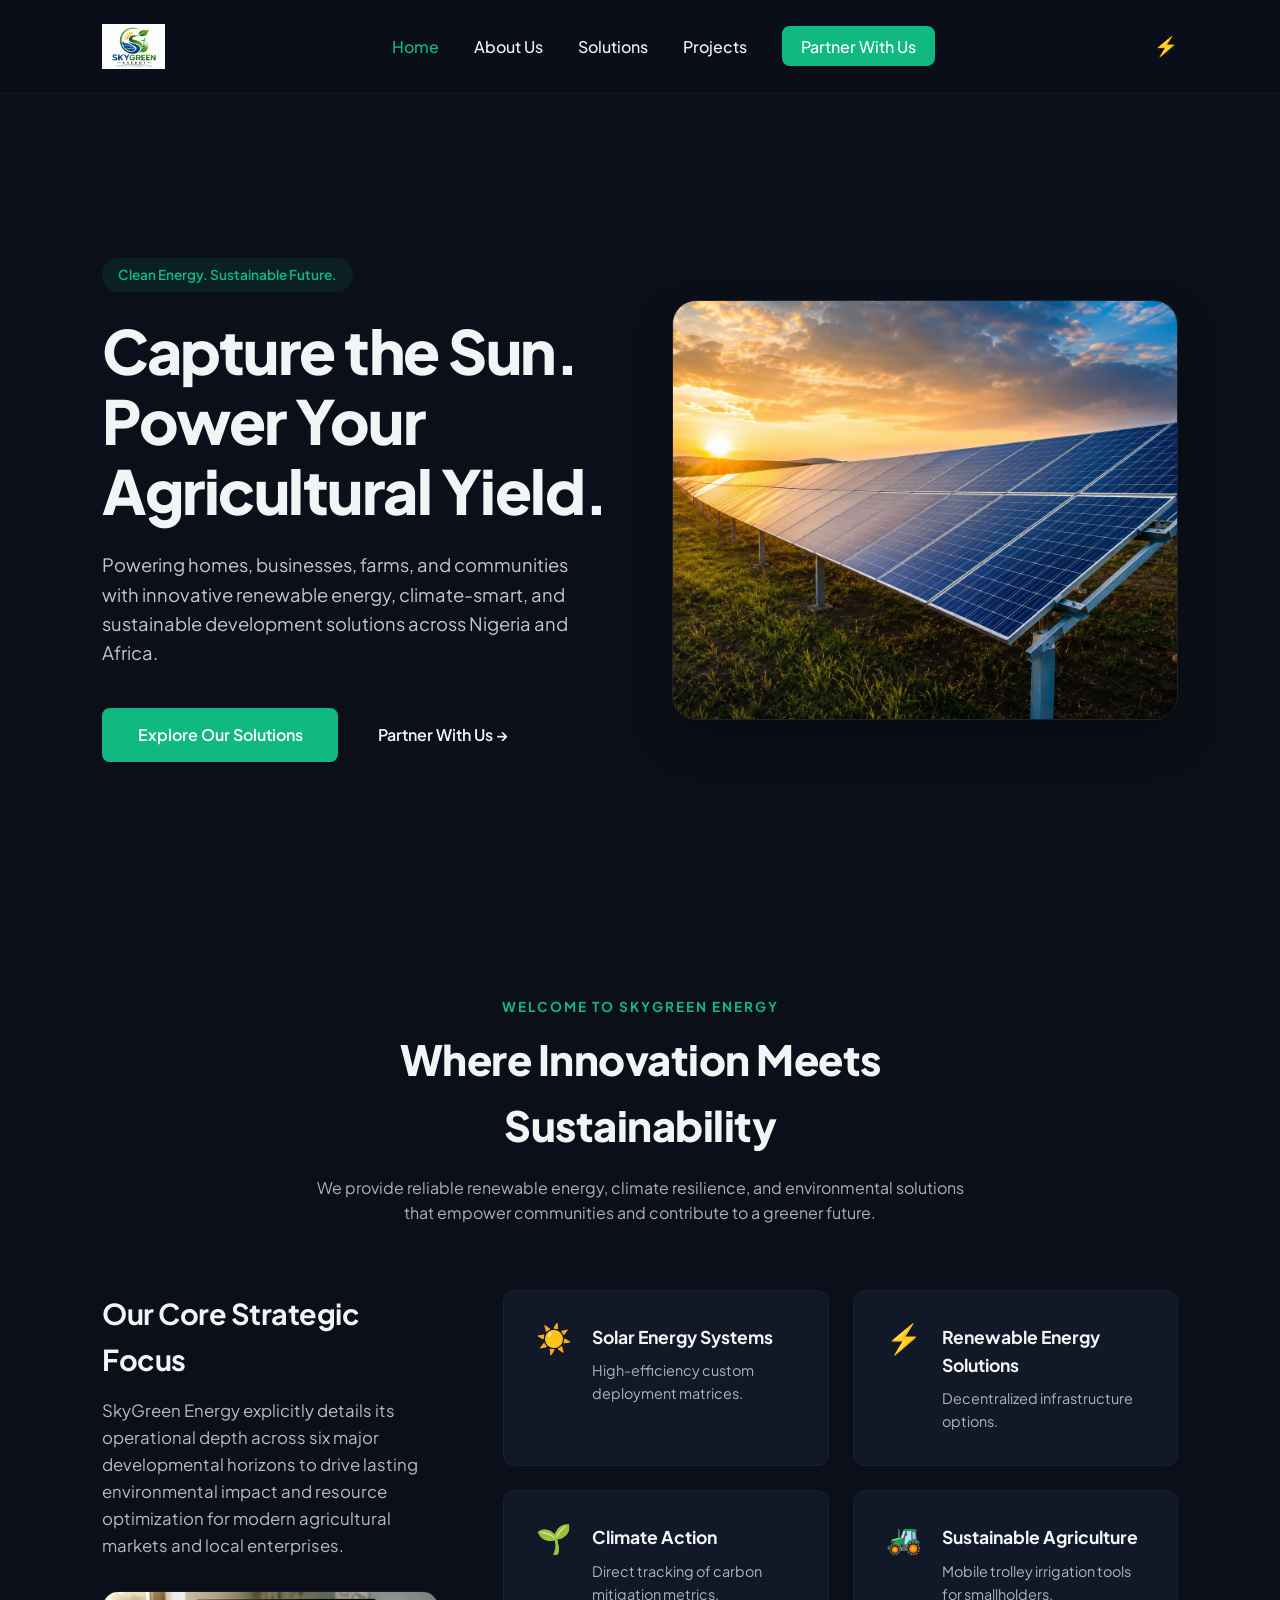
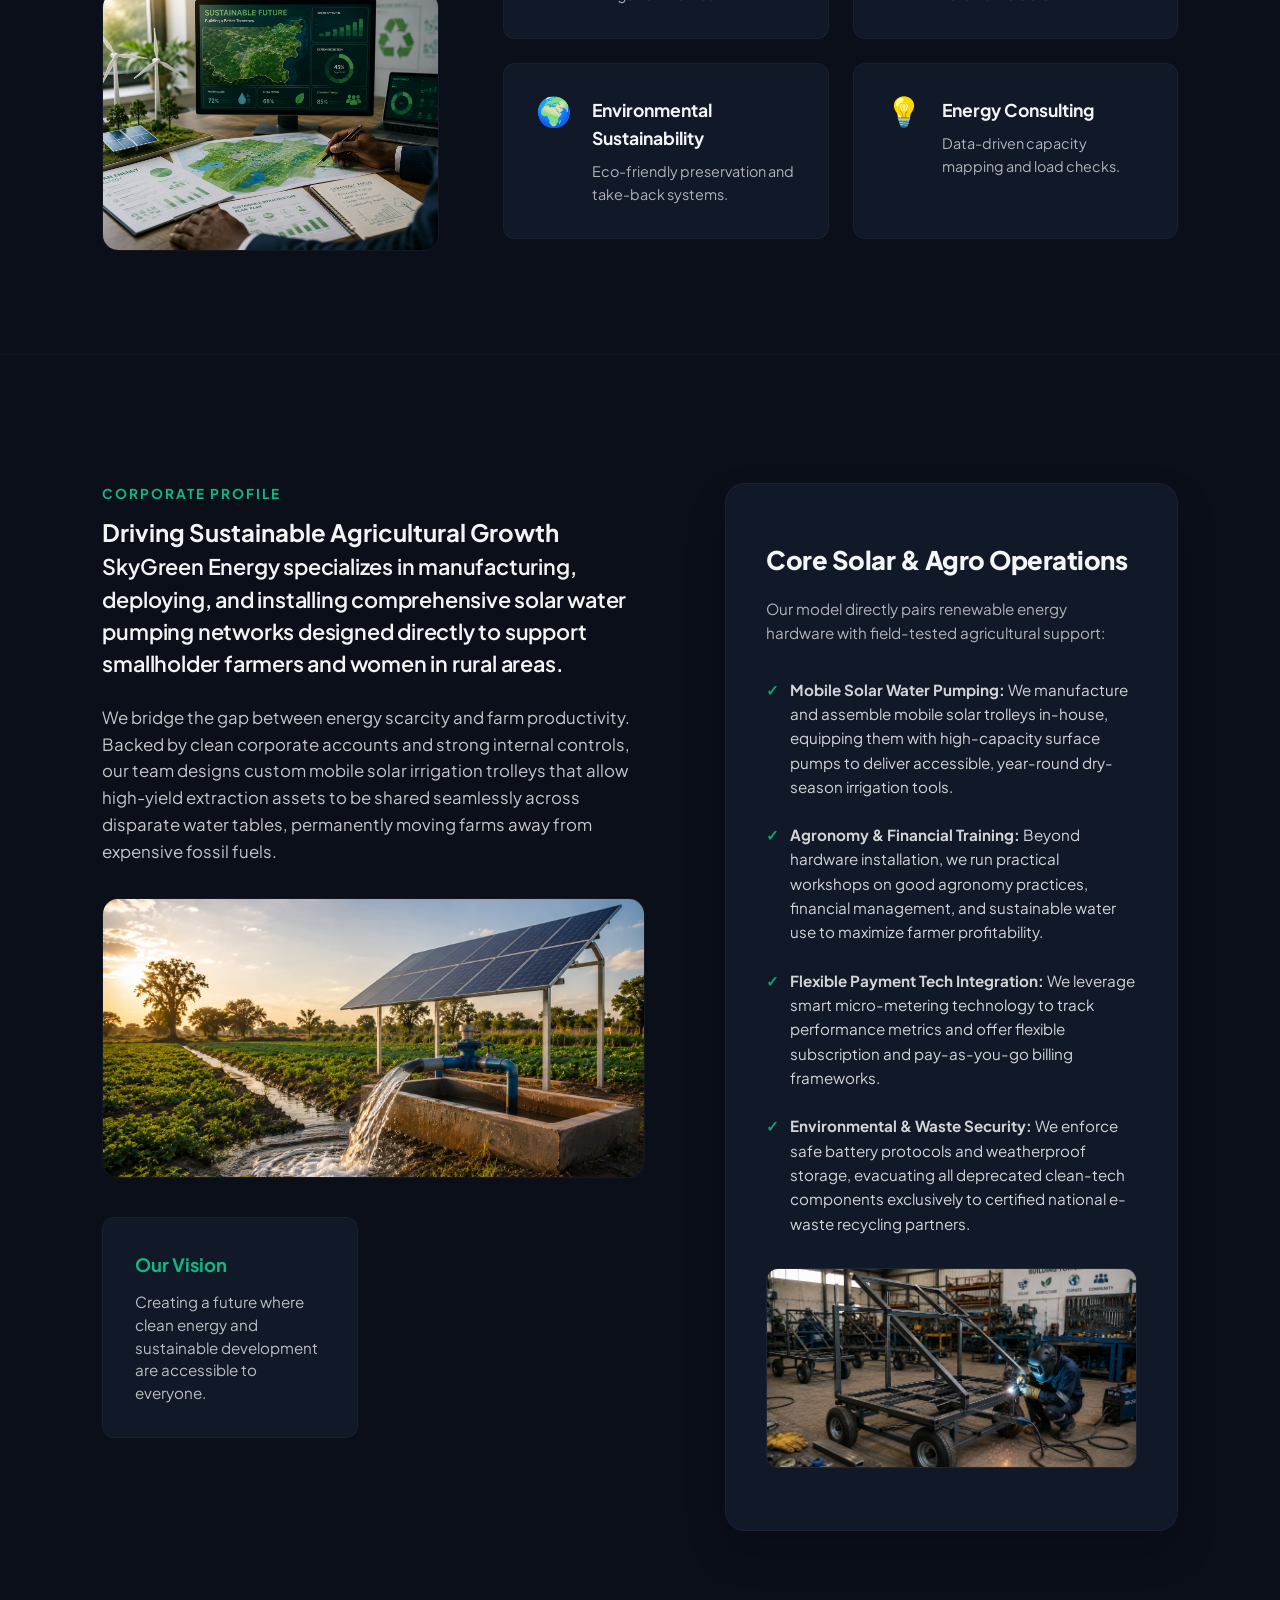
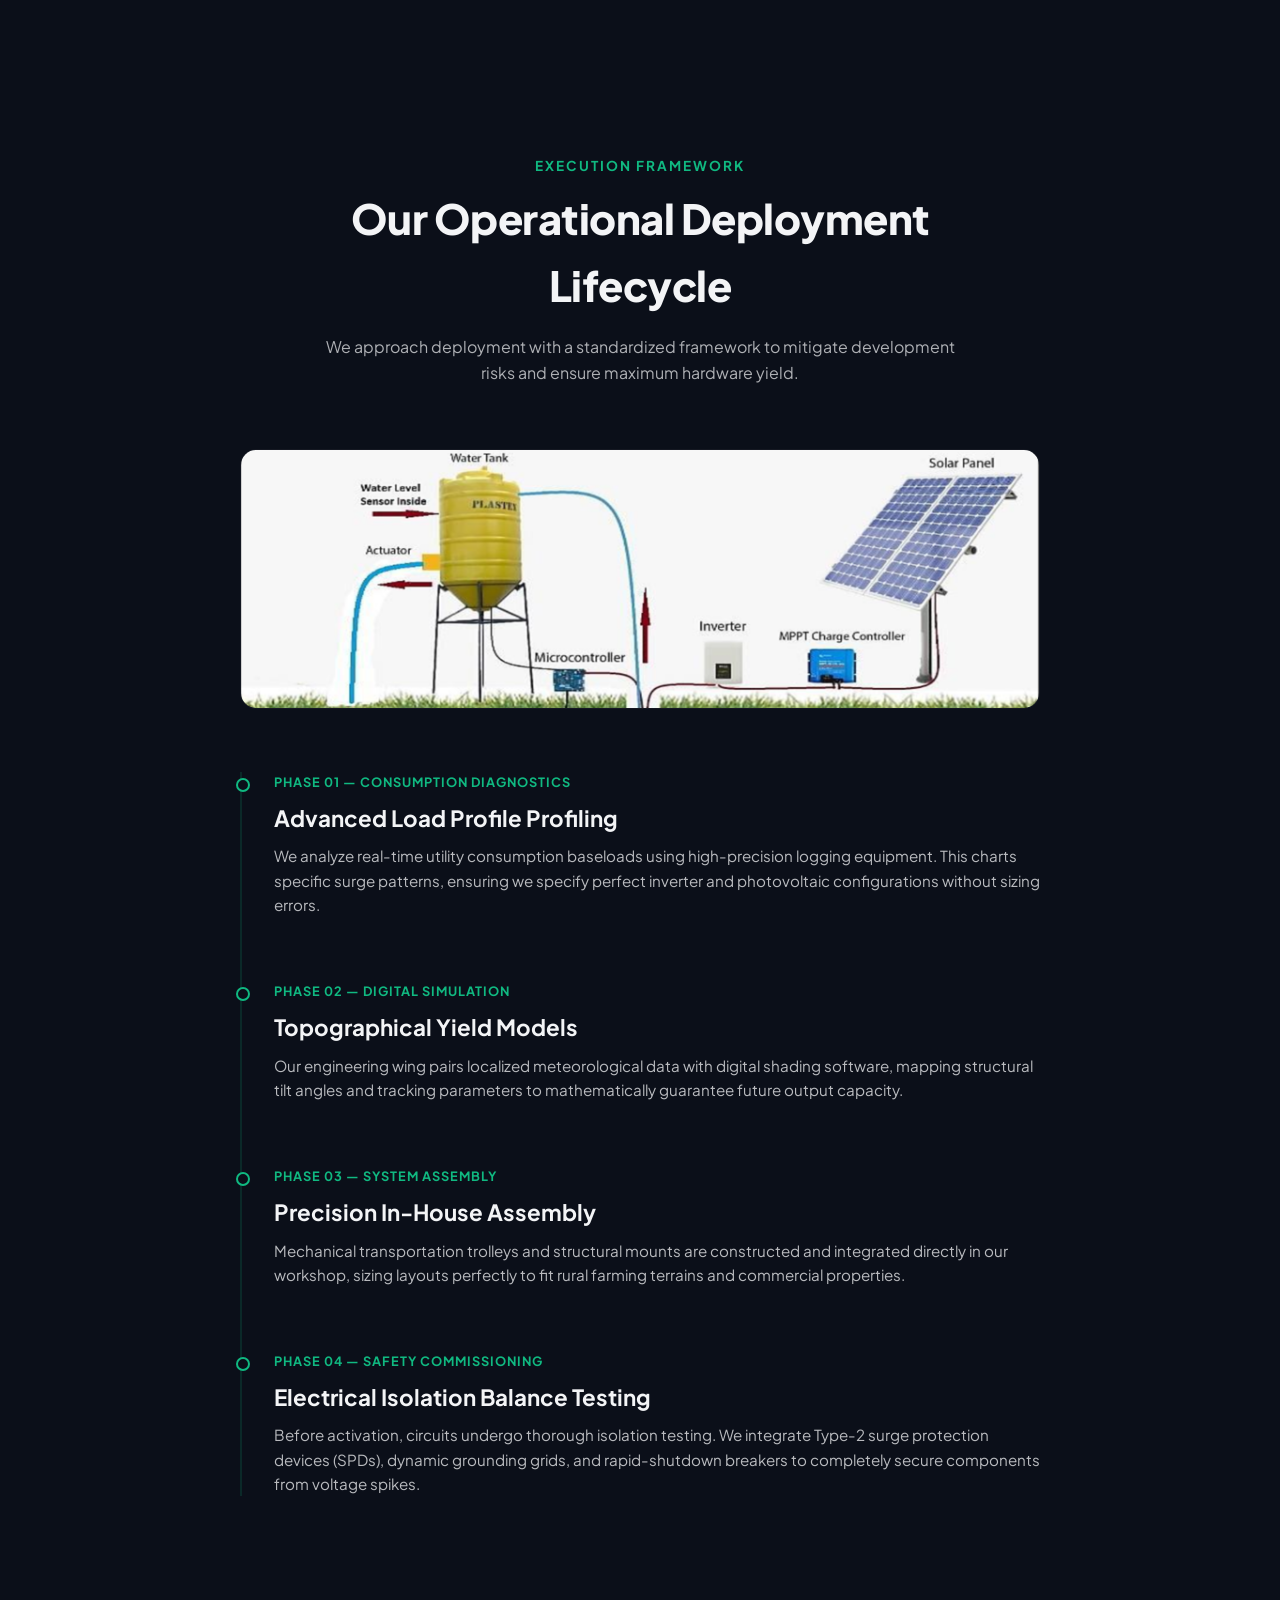
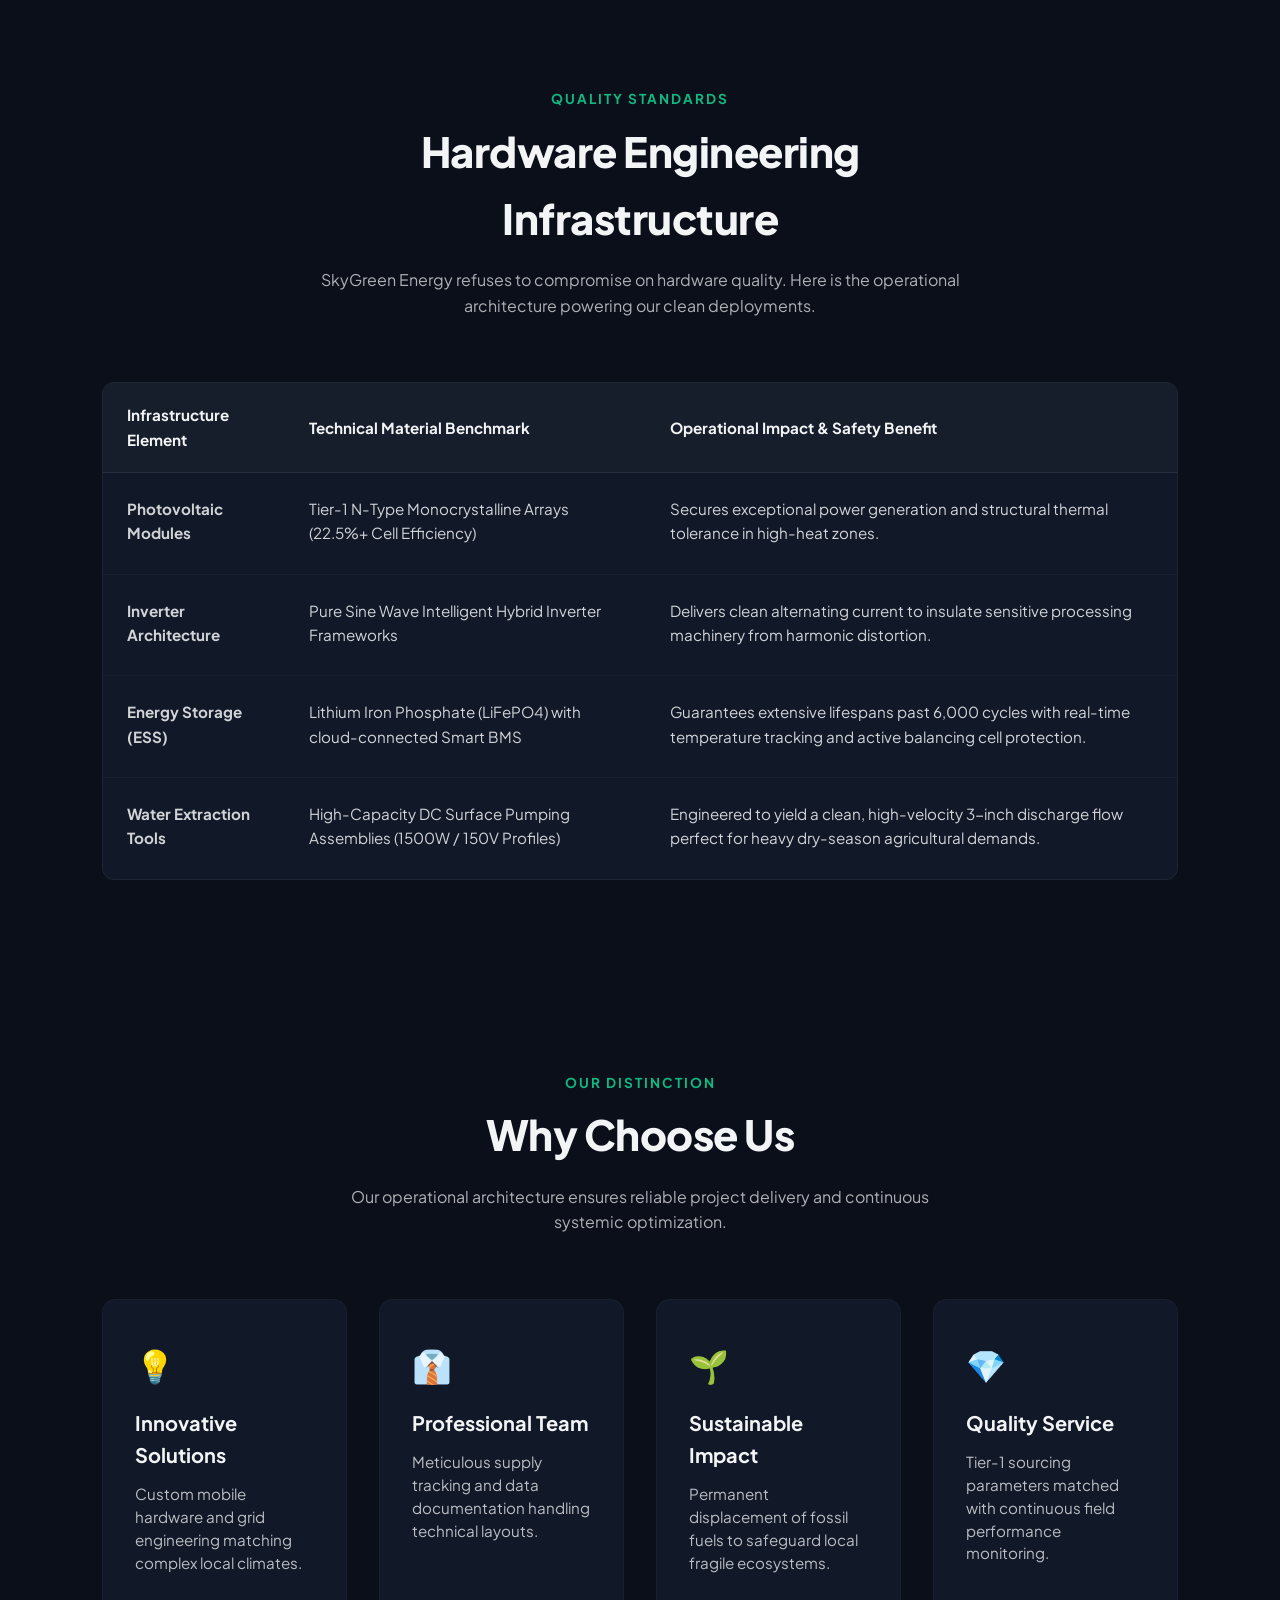
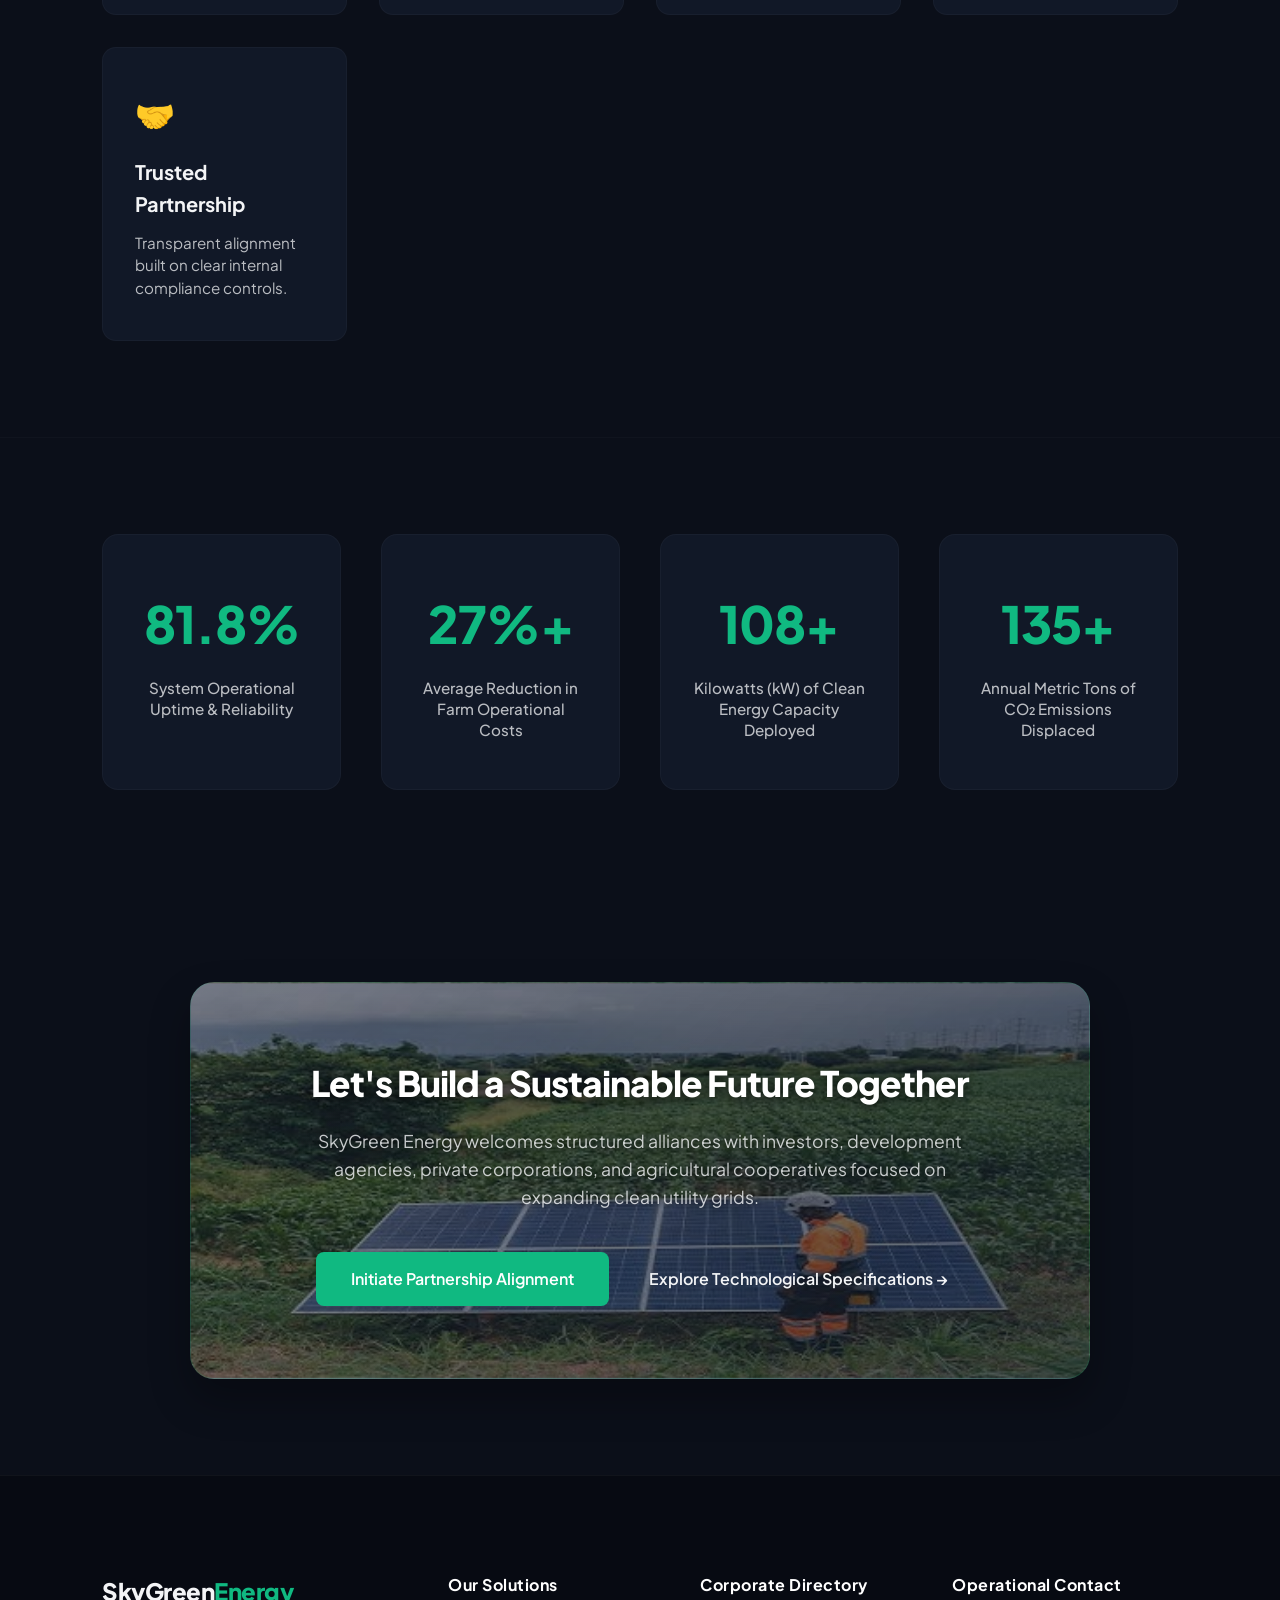
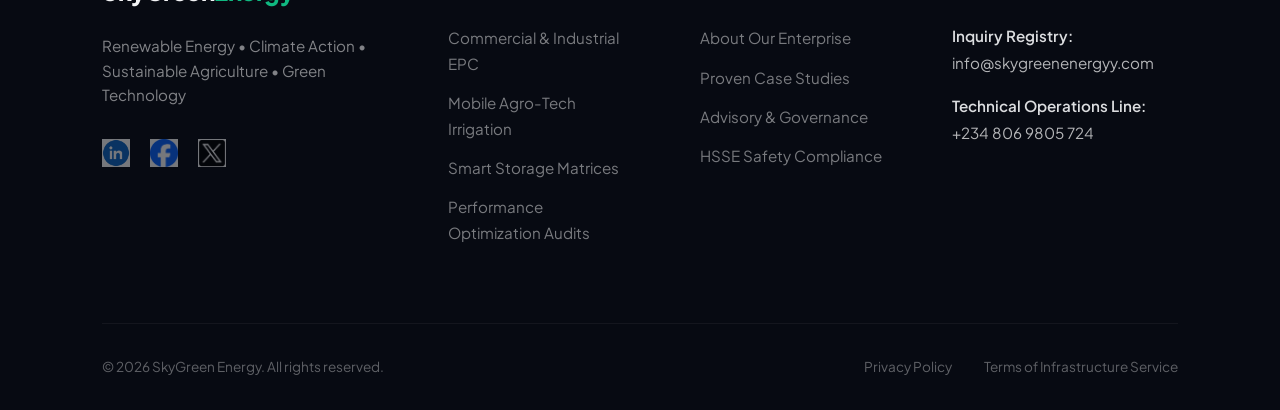
==== commit 5393f17a: "Update index.html" ====
--- a/index.html
+++ b/index.html
@@ -387,7 +387,7 @@
                     </li>
                     <li>
                         <strong>Technical Operations Line:</strong>
-                        <a href="tel:+2348089454939">+234 808 945 4939</a>
+                        <a href="tel:+2348069805724">+234 806 9805 724</a>
                     </li>
                 </ul>
             </div>
